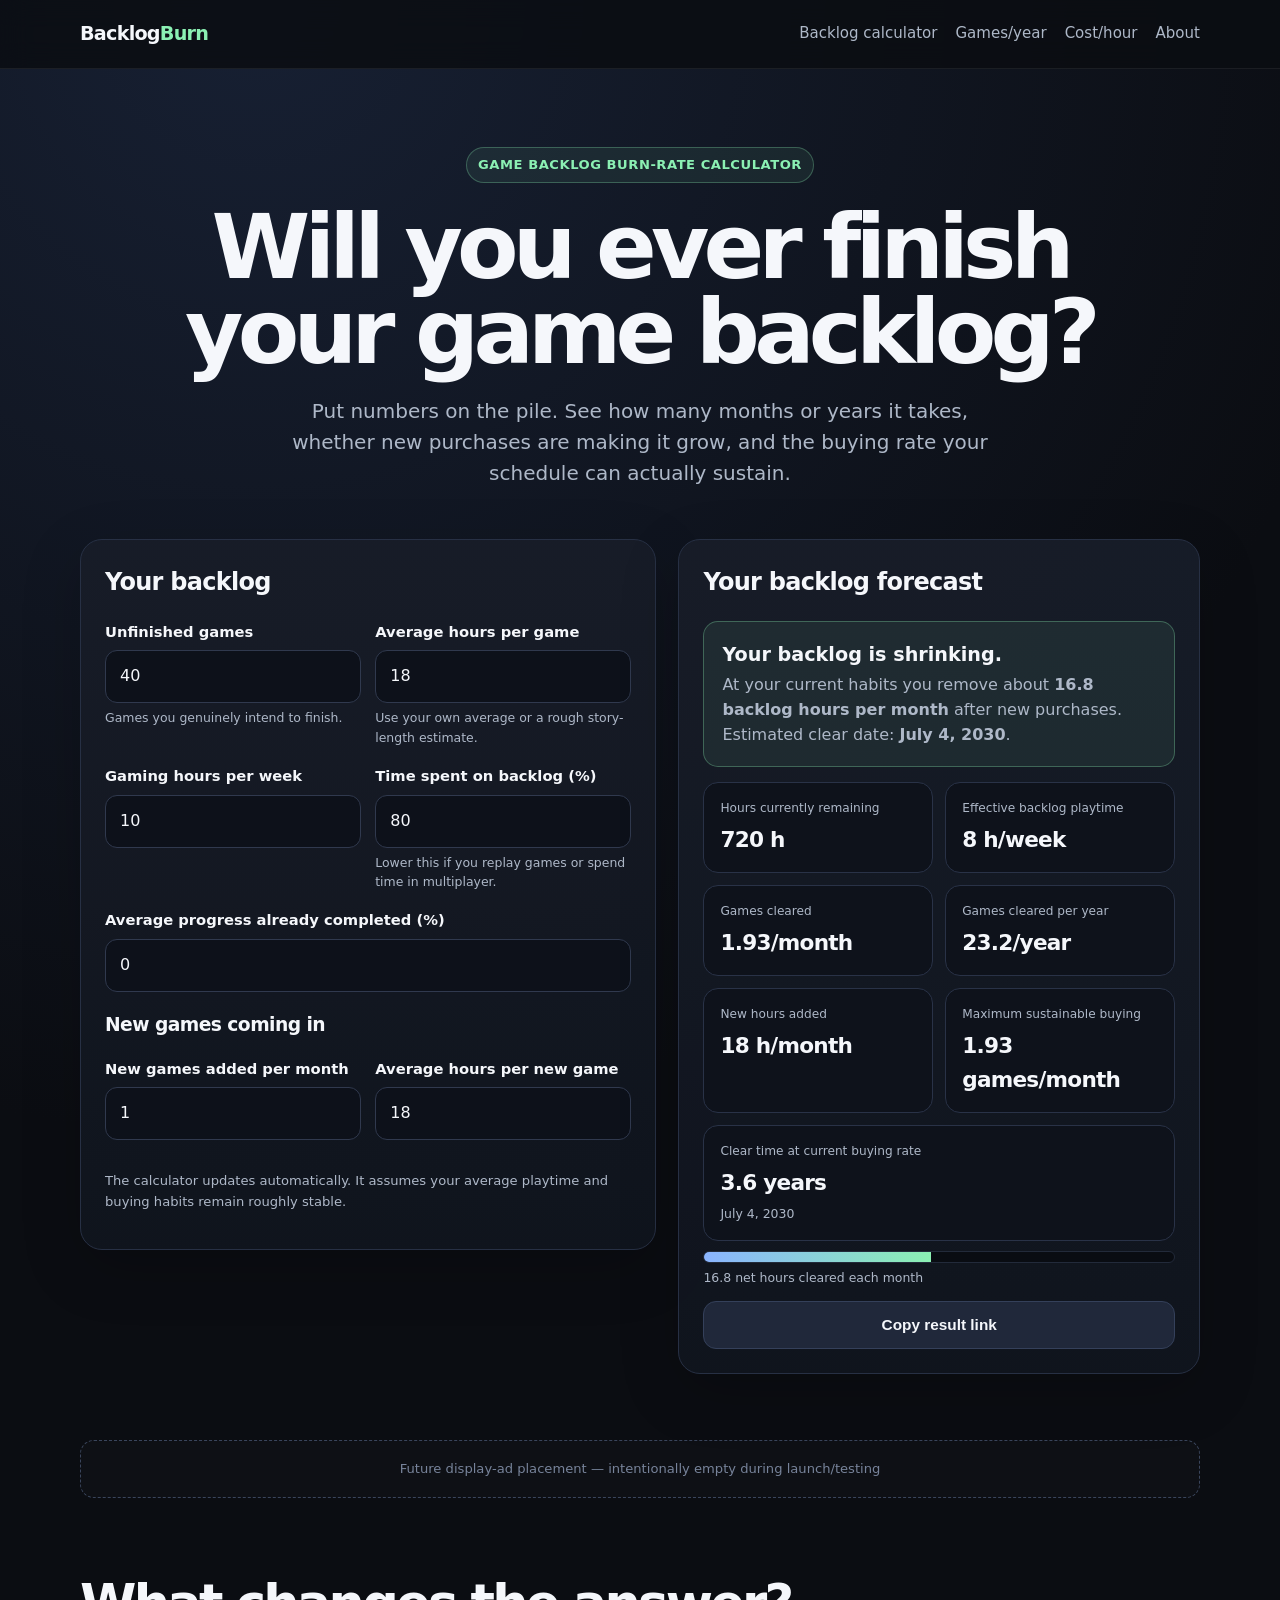
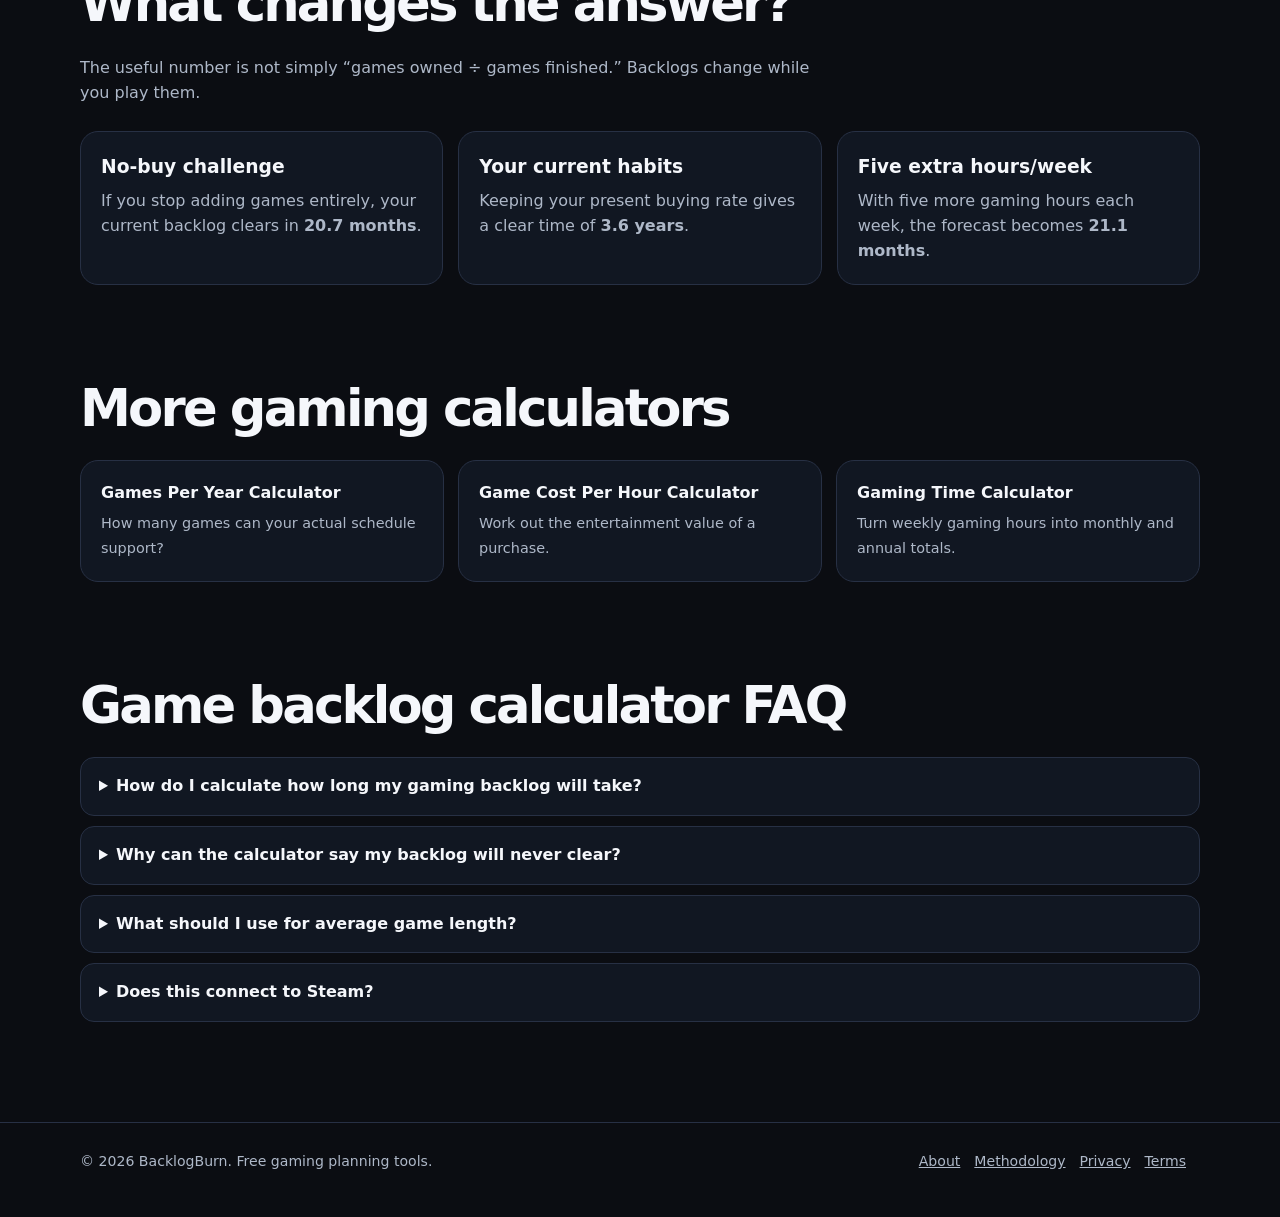
==== index.html @ 937a17bd "Use backlogburn.com canonical URL" ====
<!doctype html>
<html lang="en"><head>
<meta charset="utf-8"><meta name="viewport" content="width=device-width,initial-scale=1">
<title>Game Backlog Calculator — How Long Will Your Backlog Take? | BacklogBurn</title>
<meta name="description" content="Calculate how long your video game backlog will take, whether it is growing or shrinking, how many games you can finish per year, and how many new games you can buy without falling further behind.">
<link rel="canonical" href="https://backlogburn.com/">
<meta property="og:title" content="Game Backlog Calculator | BacklogBurn">
<meta property="og:description" content="Find your backlog clear date — or discover why it will never clear at your current buying rate.">
<meta property="og:type" content="website">
<meta property="og:url" content="https://backlogburn.com/">
<link rel="stylesheet" href="assets/style.css">
<script type="application/ld+json">
{"@context":"https://schema.org","@type":"WebApplication","name":"BacklogBurn Game Backlog Calculator","url":"https://backlogburn.com/","applicationCategory":"GameApplication","operatingSystem":"Any","offers":{"@type":"Offer","price":"0","priceCurrency":"USD"}}
</script>
</head><body>

<nav><div class="wrap nav">
<a class="brand" href="index.html">Backlog<span>Burn</span></a>
<div class="links">
<a href="index.html">Backlog calculator</a>
<a href="games-per-year.html">Games/year</a>
<a href="cost-per-hour.html">Cost/hour</a>
<a href="about.html">About</a>
</div></div></nav>

<main>
<section class="hero"><div class="wrap">
<span class="eyebrow">Game backlog burn-rate calculator</span>
<h1>Will you ever finish your game backlog?</h1>
<p>Put numbers on the pile. See how many months or years it takes, whether new purchases are making it grow, and the buying rate your schedule can actually sustain.</p>
</div></section>

<section style="padding-top:8px"><div class="wrap grid">
<div class="card" id="calculator">
<h2>Your backlog</h2>
<div class="row">
<div class="field"><label for="games">Unfinished games</label><input id="games" type="number" min="0" value="40"><span class="help">Games you genuinely intend to finish.</span></div>
<div class="field"><label for="avgHours">Average hours per game</label><input id="avgHours" type="number" min=".1" step=".5" value="18"><span class="help">Use your own average or a rough story-length estimate.</span></div>
</div>
<div class="row">
<div class="field"><label for="weeklyHours">Gaming hours per week</label><input id="weeklyHours" type="number" min=".1" step=".5" value="10"></div>
<div class="field"><label for="focus">Time spent on backlog (%)</label><input id="focus" type="number" min="0" max="100" value="80"><span class="help">Lower this if you replay games or spend time in multiplayer.</span></div>
</div>
<div class="field"><label for="progress">Average progress already completed (%)</label><input id="progress" type="number" min="0" max="99" value="0"></div>
<h3>New games coming in</h3>
<div class="row">
<div class="field"><label for="newGames">New games added per month</label><input id="newGames" type="number" min="0" step=".1" value="1"></div>
<div class="field"><label for="newAvg">Average hours per new game</label><input id="newAvg" type="number" min=".1" step=".5" value="18"></div>
</div>
<p class="note">The calculator updates automatically. It assumes your average playtime and buying habits remain roughly stable.</p>
</div>

<div class="card">
<h2>Your backlog forecast</h2>
<div id="status" class="status"></div>
<div class="results">
<div class="metric"><small>Hours currently remaining</small><strong id="rHours">—</strong></div>
<div class="metric"><small>Effective backlog playtime</small><strong id="rEff">—</strong></div>
<div class="metric"><small>Games cleared</small><strong id="rGamesMonth">—</strong></div>
<div class="metric"><small>Games cleared per year</small><strong id="rGamesYear">—</strong></div>
<div class="metric"><small>New hours added</small><strong id="rIncoming">—</strong></div>
<div class="metric"><small>Maximum sustainable buying</small><strong id="rMaxBuy">—</strong></div>
<div class="metric wide"><small>Clear time at current buying rate</small><strong id="rClear">—</strong><span class="help" id="rDate">—</span></div>
</div>
<div class="bar"><i id="paceBar"></i></div><div class="help" id="paceLabel"></div>
<div class="sharebox"><button id="copyBtn" class="secondary">Copy result link</button></div>
</div>
</div></section>

<div class="wrap"><div class="adslot">Future display-ad placement — intentionally empty during launch/testing</div></div>

<section><div class="wrap">
<h2 class="section-title">What changes the answer?</h2>
<p class="section-sub">The useful number is not simply “games owned ÷ games finished.” Backlogs change while you play them.</p>
<div class="three">
<div class="mini"><h3>No-buy challenge</h3><p>If you stop adding games entirely, your current backlog clears in <b id="sNoBuy">—</b>.</p></div>
<div class="mini"><h3>Your current habits</h3><p>Keeping your present buying rate gives a clear time of <b id="sCurrent">—</b>.</p></div>
<div class="mini"><h3>Five extra hours/week</h3><p>With five more gaming hours each week, the forecast becomes <b id="sPlus5">—</b>.</p></div>
</div>
</div></section>

<section><div class="wrap">
<h2 class="section-title">More gaming calculators</h2>
<div class="toolnav">
<a class="toolcard" href="games-per-year.html"><b>Games Per Year Calculator</b><span>How many games can your actual schedule support?</span></a>
<a class="toolcard" href="cost-per-hour.html"><b>Game Cost Per Hour Calculator</b><span>Work out the entertainment value of a purchase.</span></a>
<a class="toolcard" href="gaming-time.html"><b>Gaming Time Calculator</b><span>Turn weekly gaming hours into monthly and annual totals.</span></a>
</div>
</div></section>

<section><div class="wrap faq">
<h2 class="section-title">Game backlog calculator FAQ</h2>
<details><summary>How do I calculate how long my gaming backlog will take?</summary><p>Estimate the remaining hours in your backlog, then divide that by the number of hours per month you actually spend progressing backlog games. BacklogBurn also subtracts the hours represented by new games you keep adding.</p></details>
<details><summary>Why can the calculator say my backlog will never clear?</summary><p>If the estimated playtime of the games you add each month is greater than the backlog hours you clear each month, the backlog grows faster than you can finish it. In that case there is no mathematical clear date unless one of those habits changes.</p></details>
<details><summary>What should I use for average game length?</summary><p>Use your own library if you know it. Otherwise choose a conservative estimate based on the kinds of games you actually finish. A library of short indie games behaves very differently from a backlog dominated by RPGs.</p></details>
<details><summary>Does this connect to Steam?</summary><p>Not in the first version. This calculator intentionally works without an account or API connection. Steam-library analysis is planned as a separate tool.</p></details>
</div></section>
</main>

<footer><div class="wrap footer">
<div>© 2026 BacklogBurn. Free gaming planning tools.</div>
<div><a href="about.html">About</a><a href="methodology.html">Methodology</a><a href="privacy.html">Privacy</a><a href="terms.html">Terms</a></div>
</div></footer>

<script src="assets/app.js"></script>
</body></html>
---- assets/style.css ----
:root{
  --bg:#0b0d12; --panel:#121620; --panel2:#171c28; --text:#f5f7fb;
  --muted:#aeb8c8; --line:#273044; --accent:#8bf0b3; --accent2:#8ab4ff;
  --warn:#ffd479; --bad:#ff9b9b; --good:#8bf0b3; --max:1120px;
}
*{box-sizing:border-box}
html{scroll-behavior:smooth}
body{margin:0;font-family:Inter,ui-sans-serif,system-ui,-apple-system,BlinkMacSystemFont,"Segoe UI",sans-serif;background:radial-gradient(circle at 20% 0%,#172033 0,#0b0d12 38%);color:var(--text);line-height:1.55}
a{color:inherit}
.wrap{width:min(var(--max),calc(100% - 32px));margin:auto}
nav{position:sticky;top:0;z-index:20;background:rgba(11,13,18,.86);backdrop-filter:blur(14px);border-bottom:1px solid rgba(255,255,255,.07)}
.nav{height:68px;display:flex;align-items:center;justify-content:space-between;gap:20px}
.brand{font-weight:900;letter-spacing:-.04em;text-decoration:none;font-size:1.2rem}
.brand span{color:var(--accent)}
.links{display:flex;gap:18px;align-items:center}
.links a{text-decoration:none;color:var(--muted);font-size:.94rem}
.links a:hover{color:var(--text)}
.hero{padding:78px 0 42px;text-align:center}
.eyebrow{display:inline-block;padding:7px 11px;border:1px solid rgba(139,240,179,.28);background:rgba(139,240,179,.08);border-radius:999px;color:var(--accent);font-size:.82rem;font-weight:800;letter-spacing:.04em;text-transform:uppercase}
h1{font-size:clamp(2.6rem,7vw,5.6rem);line-height:.95;letter-spacing:-.065em;margin:22px auto 20px;max-width:920px}
.hero p{font-size:clamp(1rem,2.3vw,1.25rem);max-width:720px;margin:0 auto;color:var(--muted)}
.grid{display:grid;grid-template-columns:1.05fr .95fr;gap:22px;align-items:start}
.card{background:linear-gradient(180deg,rgba(23,28,40,.96),rgba(16,20,29,.96));border:1px solid var(--line);border-radius:22px;padding:24px;box-shadow:0 18px 60px rgba(0,0,0,.18)}
.card h2,.card h3{margin-top:0;letter-spacing:-.03em}
label{display:block;font-weight:750;font-size:.92rem;margin-bottom:7px}
.help{display:block;color:var(--muted);font-size:.78rem;margin-top:5px}
.field{margin-bottom:18px}
input,select{width:100%;padding:13px 14px;background:#0d111a;border:1px solid #30394e;border-radius:12px;color:var(--text);font:inherit;outline:none}
input:focus,select:focus{border-color:var(--accent2);box-shadow:0 0 0 3px rgba(138,180,255,.1)}
.row{display:grid;grid-template-columns:1fr 1fr;gap:14px}
button{cursor:pointer;border:0;border-radius:13px;padding:14px 17px;font-weight:850;font-size:.96rem}
.primary{background:var(--accent);color:#07110b;width:100%}
.secondary{background:#20283a;color:var(--text);border:1px solid #34405a}
.results{display:grid;grid-template-columns:repeat(2,1fr);gap:12px}
.metric{padding:16px;background:#0e121b;border:1px solid #293247;border-radius:15px}
.metric small{color:var(--muted);display:block;font-size:.76rem;margin-bottom:5px}
.metric strong{font-size:1.35rem;letter-spacing:-.035em;display:block}
.metric.wide{grid-column:1/-1}
.status{padding:18px;border-radius:15px;margin-bottom:15px;border:1px solid}
.status.good{background:rgba(139,240,179,.08);border-color:rgba(139,240,179,.3)}
.status.bad{background:rgba(255,155,155,.08);border-color:rgba(255,155,155,.3)}
.status.warn{background:rgba(255,212,121,.08);border-color:rgba(255,212,121,.3)}
.status strong{display:block;font-size:1.2rem;margin-bottom:4px}
.status p{margin:0;color:var(--muted)}
.bar{height:12px;background:#090c12;border:1px solid #222a3a;border-radius:999px;overflow:hidden;margin-top:10px}
.bar > i{display:block;height:100%;width:0;background:linear-gradient(90deg,var(--accent2),var(--accent))}
.sharebox{display:flex;gap:10px;margin-top:14px}
.sharebox button{flex:1}
section{padding:42px 0}
.section-title{font-size:clamp(1.9rem,4vw,3.2rem);letter-spacing:-.055em;margin:0 0 12px}
.section-sub{color:var(--muted);max-width:760px;margin:0 0 26px}
.three{display:grid;grid-template-columns:repeat(3,1fr);gap:15px}
.mini{padding:20px;border-radius:18px;background:#111722;border:1px solid var(--line)}
.mini h3{margin:0 0 8px}
.mini p{color:var(--muted);margin:0}
.faq details{background:#111722;border:1px solid var(--line);border-radius:14px;padding:16px 18px;margin:10px 0}
.faq summary{font-weight:800;cursor:pointer}
.faq p{color:var(--muted)}
.toolnav{display:grid;grid-template-columns:repeat(3,1fr);gap:14px}
.toolcard{text-decoration:none;padding:20px;background:#111722;border:1px solid var(--line);border-radius:18px}
.toolcard:hover{border-color:#465575;transform:translateY(-1px)}
.toolcard b{display:block;margin-bottom:5px}
.toolcard span{color:var(--muted);font-size:.9rem}
.article{max-width:820px;margin:auto}
.article h1{font-size:clamp(2.4rem,6vw,4.5rem);text-align:left}
.article h2{font-size:1.8rem;letter-spacing:-.04em;margin-top:38px}
.article p,.article li{color:#c2cad8}
footer{border-top:1px solid var(--line);margin-top:48px;padding:28px 0 44px;color:var(--muted);font-size:.88rem}
.footer{display:flex;justify-content:space-between;gap:18px;flex-wrap:wrap}
.footer a{color:var(--muted);margin-right:14px}
.adslot{border:1px dashed #3a455c;border-radius:14px;padding:18px;text-align:center;color:#77839a;font-size:.82rem;background:rgba(255,255,255,.015);margin:24px 0}
.note{font-size:.82rem;color:var(--muted)}
@media(max-width:820px){
  .grid,.three,.toolnav{grid-template-columns:1fr}
  .links a:nth-child(-n+2){display:none}
  .hero{padding-top:55px}
}
@media(max-width:560px){
  .row,.results{grid-template-columns:1fr}
  .metric.wide{grid-column:auto}
  .wrap{width:min(100% - 22px,var(--max))}
  .card{padding:18px}
}
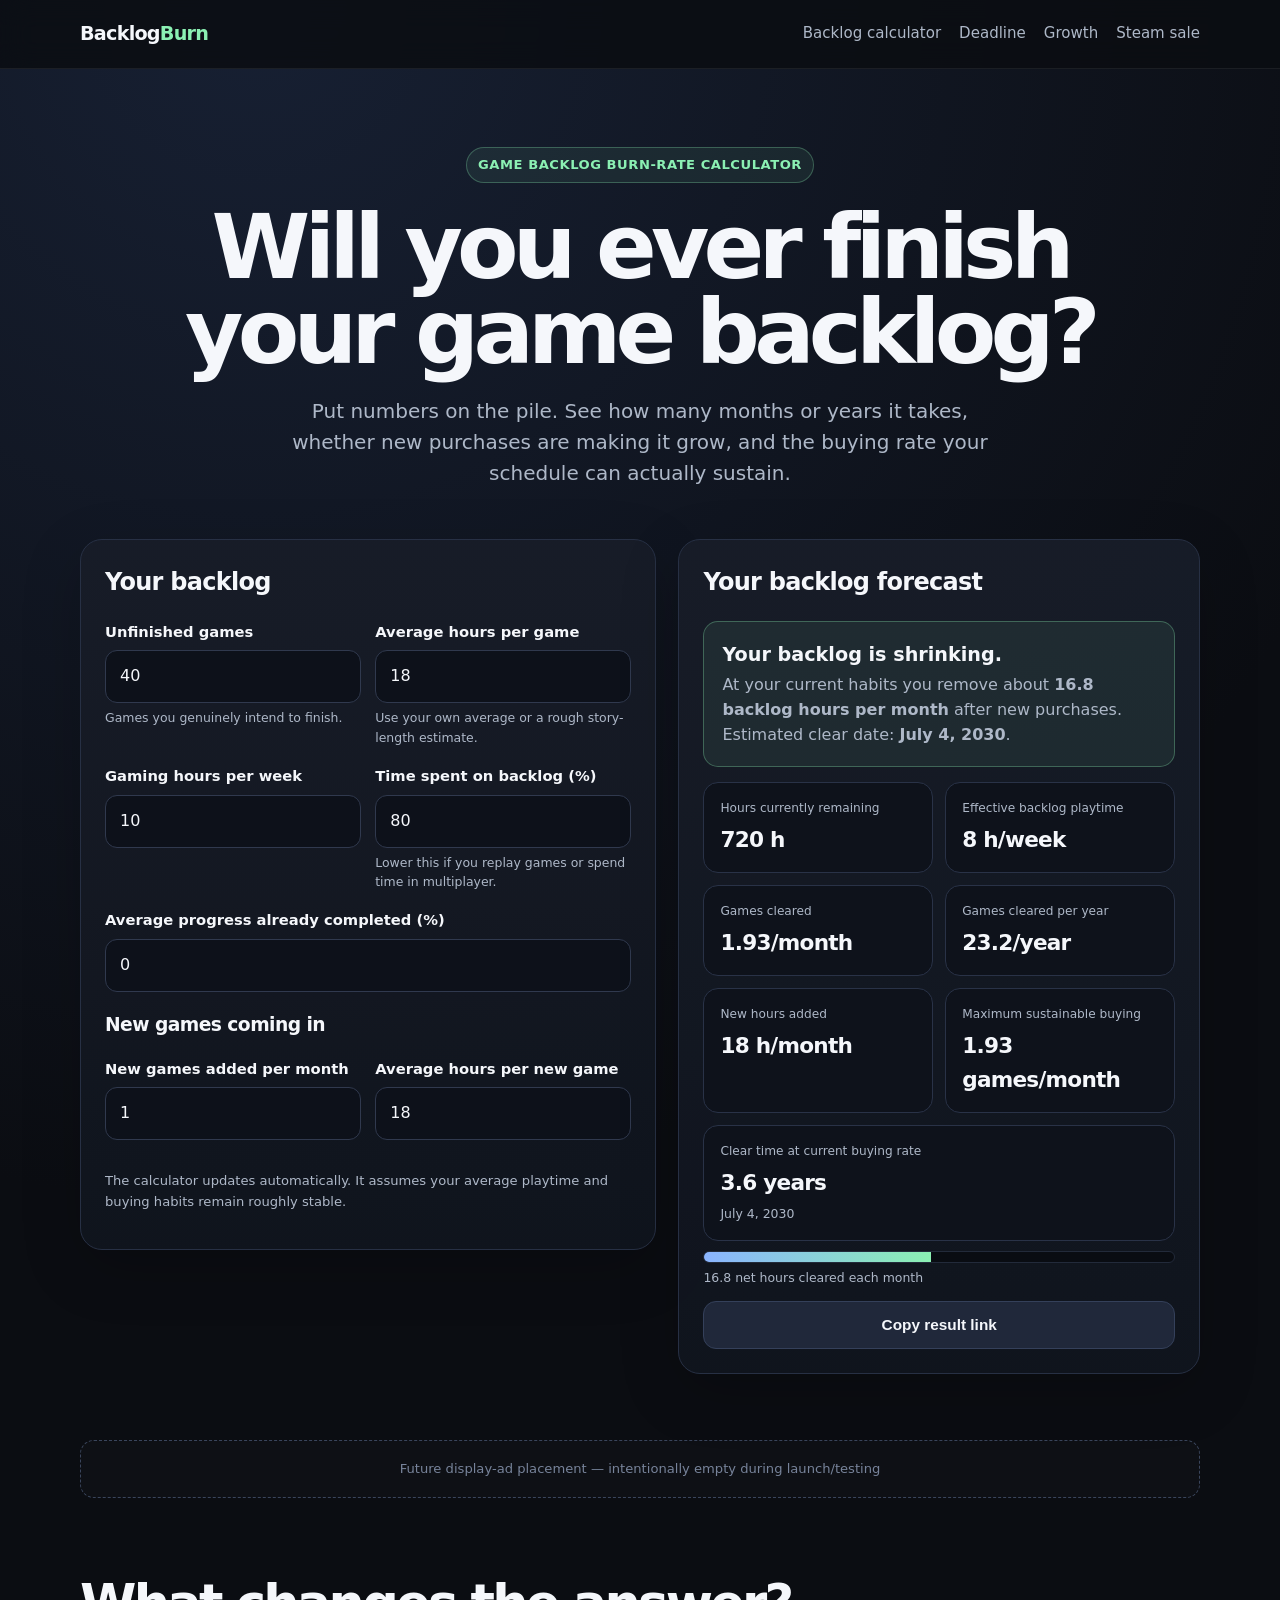
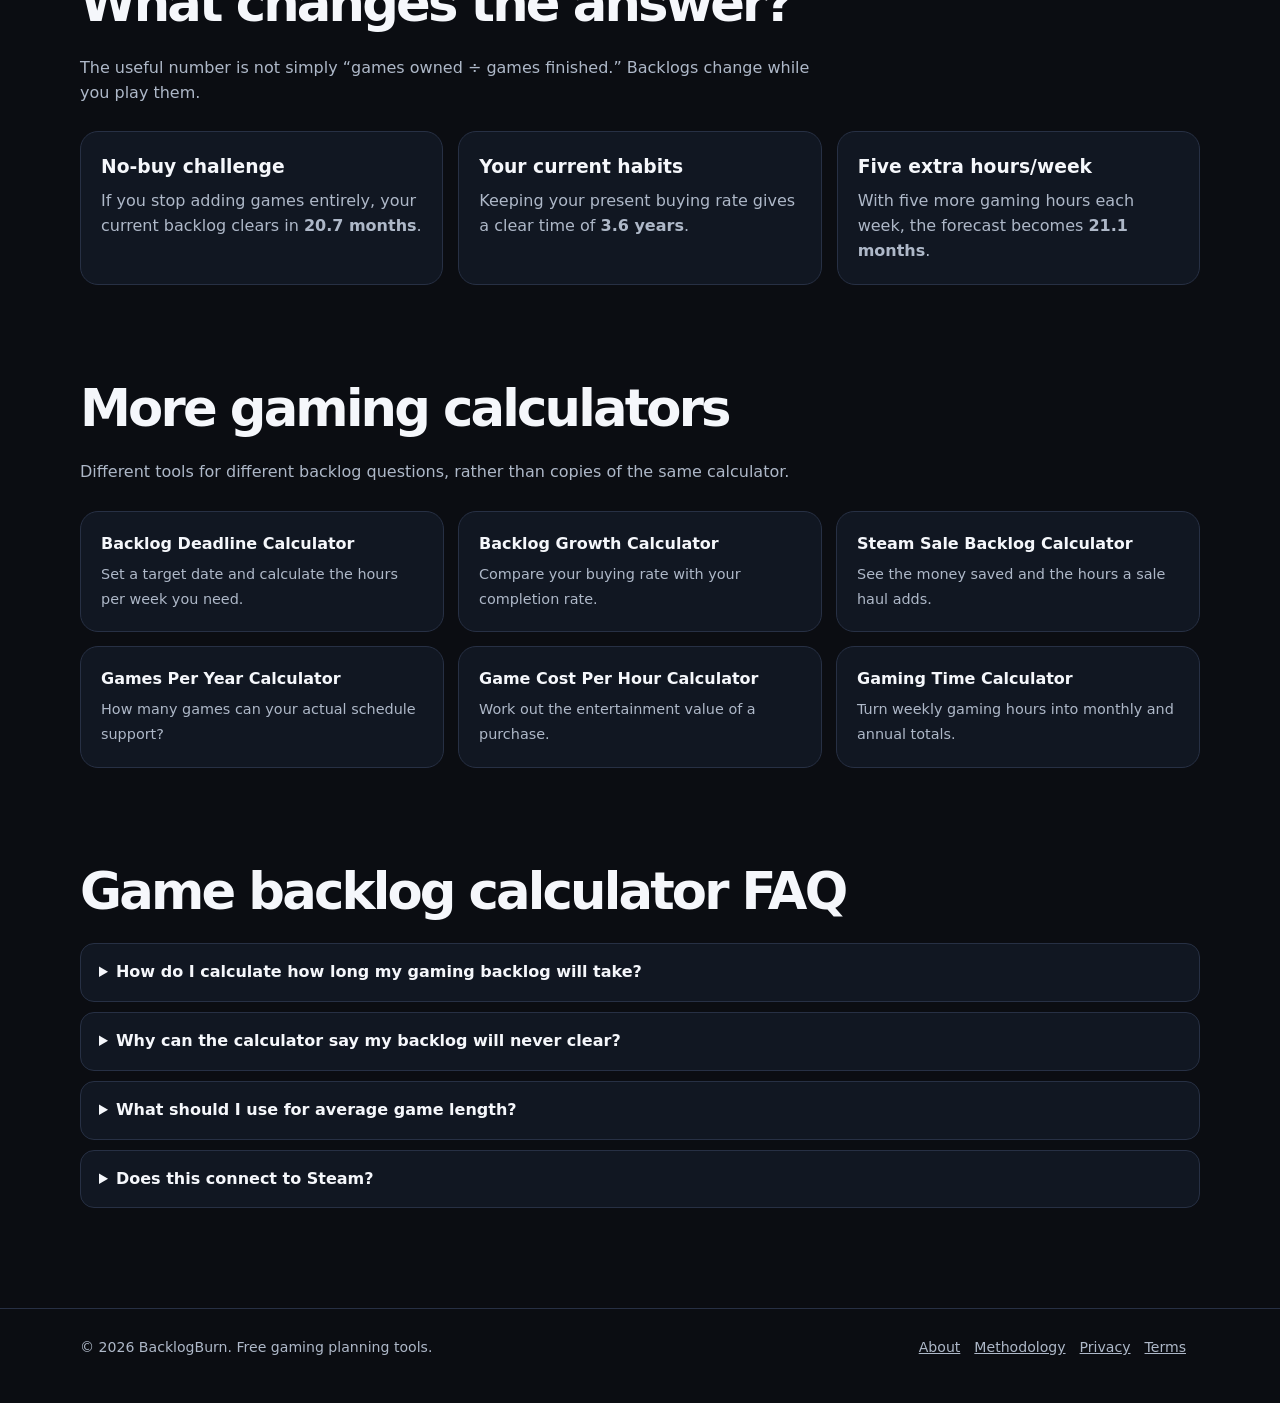
==== commit ebdc9ace: "Link new backlog calculators from homepage" ====
--- a/index.html
+++ b/index.html
@@ -13,14 +13,13 @@
 {"@context":"https://schema.org","@type":"WebApplication","name":"BacklogBurn Game Backlog Calculator","url":"https://backlogburn.com/","applicationCategory":"GameApplication","operatingSystem":"Any","offers":{"@type":"Offer","price":"0","priceCurrency":"USD"}}
 </script>
 </head><body>
-
 <nav><div class="wrap nav">
 <a class="brand" href="index.html">Backlog<span>Burn</span></a>
 <div class="links">
 <a href="index.html">Backlog calculator</a>
-<a href="games-per-year.html">Games/year</a>
-<a href="cost-per-hour.html">Cost/hour</a>
-<a href="about.html">About</a>
+<a href="backlog-deadline.html">Deadline</a>
+<a href="backlog-growth.html">Growth</a>
+<a href="steam-sale-backlog.html">Steam sale</a>
 </div></div></nav>
 
 <main>
@@ -81,7 +80,11 @@
 
 <section><div class="wrap">
 <h2 class="section-title">More gaming calculators</h2>
+<p class="section-sub">Different tools for different backlog questions, rather than copies of the same calculator.</p>
 <div class="toolnav">
+<a class="toolcard" href="backlog-deadline.html"><b>Backlog Deadline Calculator</b><span>Set a target date and calculate the hours per week you need.</span></a>
+<a class="toolcard" href="backlog-growth.html"><b>Backlog Growth Calculator</b><span>Compare your buying rate with your completion rate.</span></a>
+<a class="toolcard" href="steam-sale-backlog.html"><b>Steam Sale Backlog Calculator</b><span>See the money saved and the hours a sale haul adds.</span></a>
 <a class="toolcard" href="games-per-year.html"><b>Games Per Year Calculator</b><span>How many games can your actual schedule support?</span></a>
 <a class="toolcard" href="cost-per-hour.html"><b>Game Cost Per Hour Calculator</b><span>Work out the entertainment value of a purchase.</span></a>
 <a class="toolcard" href="gaming-time.html"><b>Gaming Time Calculator</b><span>Turn weekly gaming hours into monthly and annual totals.</span></a>
@@ -93,7 +96,7 @@
 <details><summary>How do I calculate how long my gaming backlog will take?</summary><p>Estimate the remaining hours in your backlog, then divide that by the number of hours per month you actually spend progressing backlog games. BacklogBurn also subtracts the hours represented by new games you keep adding.</p></details>
 <details><summary>Why can the calculator say my backlog will never clear?</summary><p>If the estimated playtime of the games you add each month is greater than the backlog hours you clear each month, the backlog grows faster than you can finish it. In that case there is no mathematical clear date unless one of those habits changes.</p></details>
 <details><summary>What should I use for average game length?</summary><p>Use your own library if you know it. Otherwise choose a conservative estimate based on the kinds of games you actually finish. A library of short indie games behaves very differently from a backlog dominated by RPGs.</p></details>
-<details><summary>Does this connect to Steam?</summary><p>Not in the first version. This calculator intentionally works without an account or API connection. Steam-library analysis is planned as a separate tool.</p></details>
+<details><summary>Does this connect to Steam?</summary><p>Not in the first version. This calculator intentionally works without an account or API connection. Steam-library analysis is a possible future tool.</p></details>
 </div></section>
 </main>
 
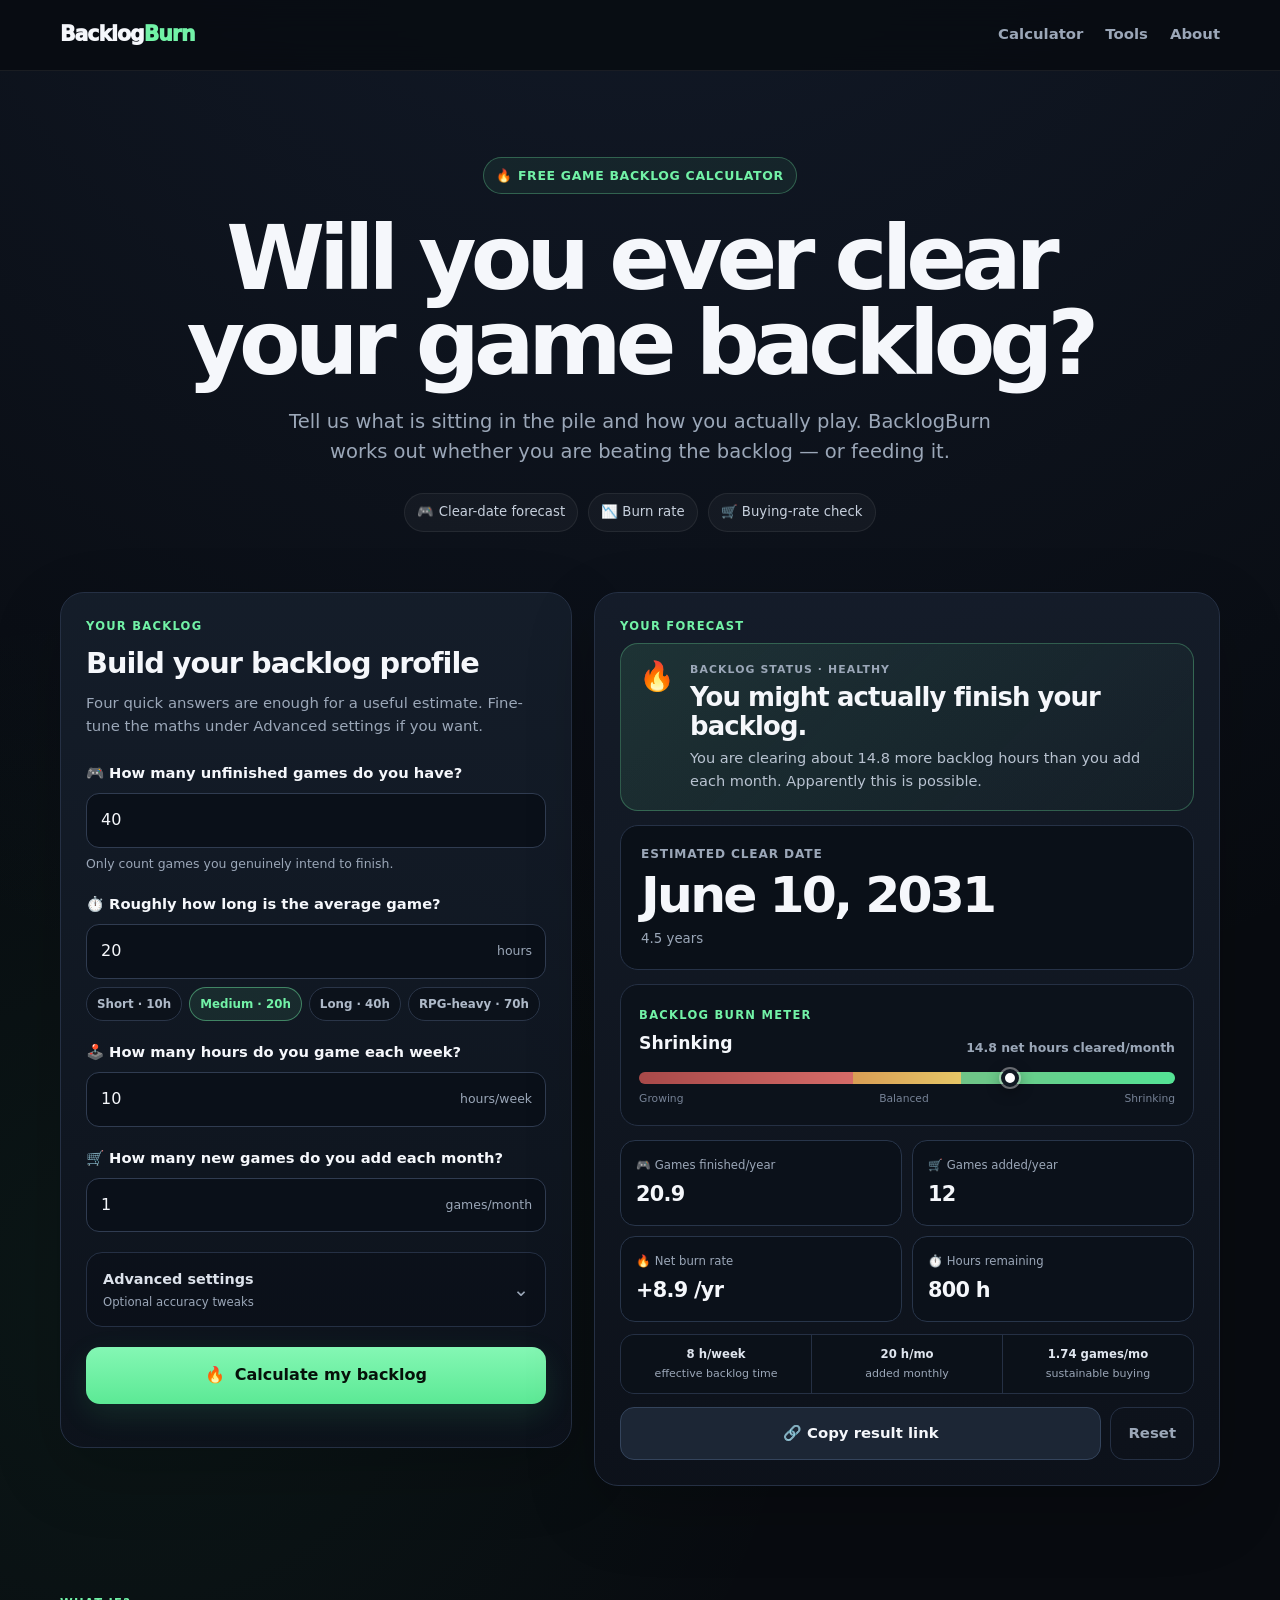
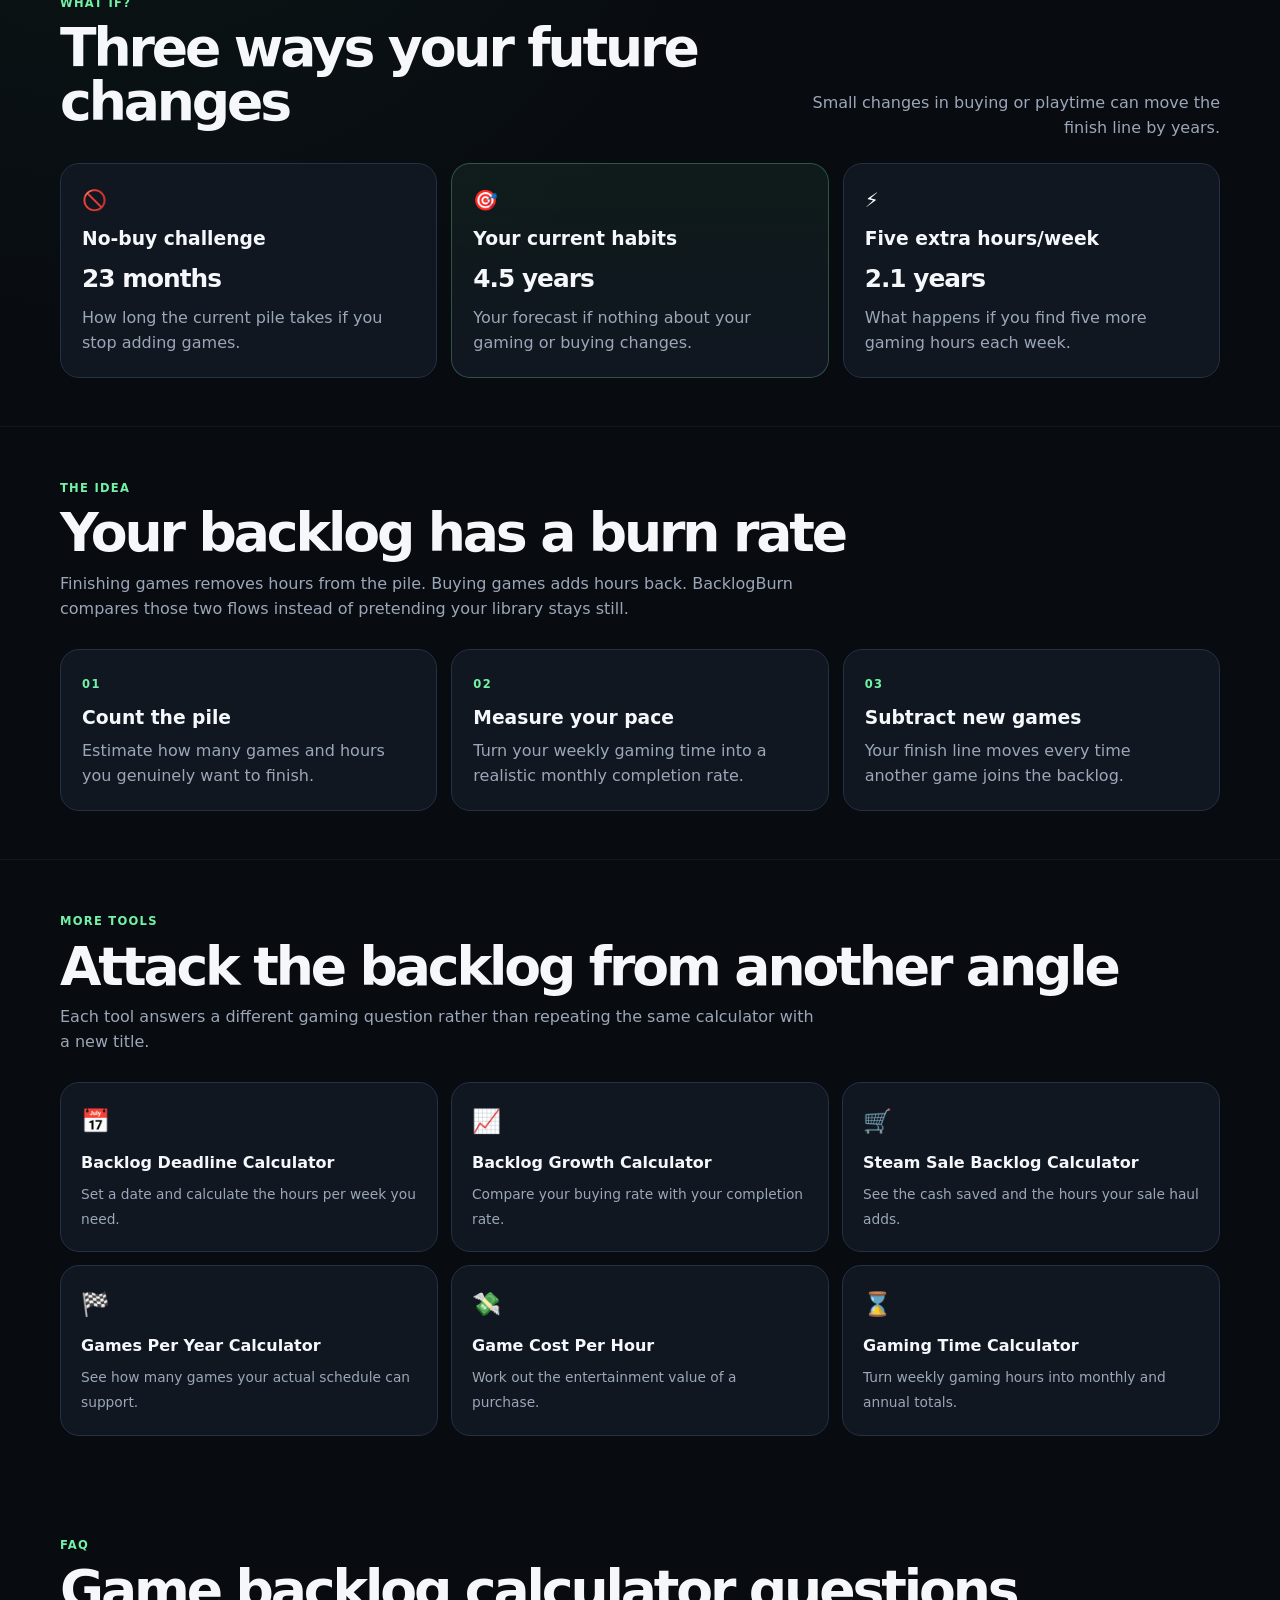
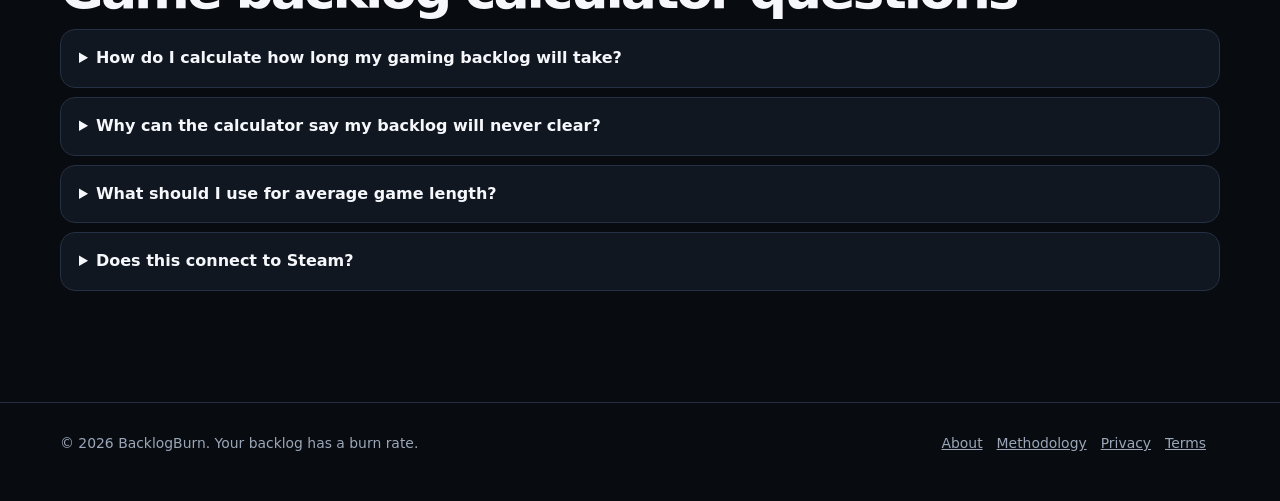
==== commit cc2a8249: "Launch BacklogBurn homepage v2" ====
--- a/index.html
+++ b/index.html
@@ -1,109 +1,240 @@
 <!doctype html>
-<html lang="en"><head>
-<meta charset="utf-8"><meta name="viewport" content="width=device-width,initial-scale=1">
-<title>Game Backlog Calculator — How Long Will Your Backlog Take? | BacklogBurn</title>
-<meta name="description" content="Calculate how long your video game backlog will take, whether it is growing or shrinking, how many games you can finish per year, and how many new games you can buy without falling further behind.">
+<html lang="en">
+<head>
+<meta charset="utf-8">
+<meta name="viewport" content="width=device-width,initial-scale=1">
+<title>Game Backlog Calculator — Will You Ever Finish It? | BacklogBurn</title>
+<meta name="description" content="Calculate how long your video game backlog will take, whether it is growing or shrinking, how many games you can finish per year, and the buying rate your schedule can sustain.">
 <link rel="canonical" href="https://backlogburn.com/">
 <meta property="og:title" content="Game Backlog Calculator | BacklogBurn">
-<meta property="og:description" content="Find your backlog clear date — or discover why it will never clear at your current buying rate.">
+<meta property="og:description" content="Find your backlog clear date — or discover why your backlog is mathematically immortal.">
 <meta property="og:type" content="website">
 <meta property="og:url" content="https://backlogburn.com/">
 <link rel="stylesheet" href="assets/style.css">
 <script type="application/ld+json">
 {"@context":"https://schema.org","@type":"WebApplication","name":"BacklogBurn Game Backlog Calculator","url":"https://backlogburn.com/","applicationCategory":"GameApplication","operatingSystem":"Any","offers":{"@type":"Offer","price":"0","priceCurrency":"USD"}}
 </script>
-</head><body>
-<nav><div class="wrap nav">
-<a class="brand" href="index.html">Backlog<span>Burn</span></a>
-<div class="links">
-<a href="index.html">Backlog calculator</a>
-<a href="backlog-deadline.html">Deadline</a>
-<a href="backlog-growth.html">Growth</a>
-<a href="steam-sale-backlog.html">Steam sale</a>
-</div></div></nav>
+</head>
+<body>
+<nav>
+  <div class="wrap nav">
+    <a class="brand" href="index.html" aria-label="BacklogBurn home">Backlog<span>Burn</span></a>
+    <div class="links">
+      <a href="#calculator">Calculator</a>
+      <a href="#more-tools">Tools</a>
+      <a href="about.html">About</a>
+    </div>
+  </div>
+</nav>
 
 <main>
-<section class="hero"><div class="wrap">
-<span class="eyebrow">Game backlog burn-rate calculator</span>
-<h1>Will you ever finish your game backlog?</h1>
-<p>Put numbers on the pile. See how many months or years it takes, whether new purchases are making it grow, and the buying rate your schedule can actually sustain.</p>
-</div></section>
-
-<section style="padding-top:8px"><div class="wrap grid">
-<div class="card" id="calculator">
-<h2>Your backlog</h2>
-<div class="row">
-<div class="field"><label for="games">Unfinished games</label><input id="games" type="number" min="0" value="40"><span class="help">Games you genuinely intend to finish.</span></div>
-<div class="field"><label for="avgHours">Average hours per game</label><input id="avgHours" type="number" min=".1" step=".5" value="18"><span class="help">Use your own average or a rough story-length estimate.</span></div>
-</div>
-<div class="row">
-<div class="field"><label for="weeklyHours">Gaming hours per week</label><input id="weeklyHours" type="number" min=".1" step=".5" value="10"></div>
-<div class="field"><label for="focus">Time spent on backlog (%)</label><input id="focus" type="number" min="0" max="100" value="80"><span class="help">Lower this if you replay games or spend time in multiplayer.</span></div>
-</div>
-<div class="field"><label for="progress">Average progress already completed (%)</label><input id="progress" type="number" min="0" max="99" value="0"></div>
-<h3>New games coming in</h3>
-<div class="row">
-<div class="field"><label for="newGames">New games added per month</label><input id="newGames" type="number" min="0" step=".1" value="1"></div>
-<div class="field"><label for="newAvg">Average hours per new game</label><input id="newAvg" type="number" min=".1" step=".5" value="18"></div>
-</div>
-<p class="note">The calculator updates automatically. It assumes your average playtime and buying habits remain roughly stable.</p>
-</div>
-
-<div class="card">
-<h2>Your backlog forecast</h2>
-<div id="status" class="status"></div>
-<div class="results">
-<div class="metric"><small>Hours currently remaining</small><strong id="rHours">—</strong></div>
-<div class="metric"><small>Effective backlog playtime</small><strong id="rEff">—</strong></div>
-<div class="metric"><small>Games cleared</small><strong id="rGamesMonth">—</strong></div>
-<div class="metric"><small>Games cleared per year</small><strong id="rGamesYear">—</strong></div>
-<div class="metric"><small>New hours added</small><strong id="rIncoming">—</strong></div>
-<div class="metric"><small>Maximum sustainable buying</small><strong id="rMaxBuy">—</strong></div>
-<div class="metric wide"><small>Clear time at current buying rate</small><strong id="rClear">—</strong><span class="help" id="rDate">—</span></div>
-</div>
-<div class="bar"><i id="paceBar"></i></div><div class="help" id="paceLabel"></div>
-<div class="sharebox"><button id="copyBtn" class="secondary">Copy result link</button></div>
-</div>
-</div></section>
-
-<div class="wrap"><div class="adslot">Future display-ad placement — intentionally empty during launch/testing</div></div>
-
-<section><div class="wrap">
-<h2 class="section-title">What changes the answer?</h2>
-<p class="section-sub">The useful number is not simply “games owned ÷ games finished.” Backlogs change while you play them.</p>
-<div class="three">
-<div class="mini"><h3>No-buy challenge</h3><p>If you stop adding games entirely, your current backlog clears in <b id="sNoBuy">—</b>.</p></div>
-<div class="mini"><h3>Your current habits</h3><p>Keeping your present buying rate gives a clear time of <b id="sCurrent">—</b>.</p></div>
-<div class="mini"><h3>Five extra hours/week</h3><p>With five more gaming hours each week, the forecast becomes <b id="sPlus5">—</b>.</p></div>
-</div>
-</div></section>
-
-<section><div class="wrap">
-<h2 class="section-title">More gaming calculators</h2>
-<p class="section-sub">Different tools for different backlog questions, rather than copies of the same calculator.</p>
-<div class="toolnav">
-<a class="toolcard" href="backlog-deadline.html"><b>Backlog Deadline Calculator</b><span>Set a target date and calculate the hours per week you need.</span></a>
-<a class="toolcard" href="backlog-growth.html"><b>Backlog Growth Calculator</b><span>Compare your buying rate with your completion rate.</span></a>
-<a class="toolcard" href="steam-sale-backlog.html"><b>Steam Sale Backlog Calculator</b><span>See the money saved and the hours a sale haul adds.</span></a>
-<a class="toolcard" href="games-per-year.html"><b>Games Per Year Calculator</b><span>How many games can your actual schedule support?</span></a>
-<a class="toolcard" href="cost-per-hour.html"><b>Game Cost Per Hour Calculator</b><span>Work out the entertainment value of a purchase.</span></a>
-<a class="toolcard" href="gaming-time.html"><b>Gaming Time Calculator</b><span>Turn weekly gaming hours into monthly and annual totals.</span></a>
-</div>
-</div></section>
-
-<section><div class="wrap faq">
-<h2 class="section-title">Game backlog calculator FAQ</h2>
-<details><summary>How do I calculate how long my gaming backlog will take?</summary><p>Estimate the remaining hours in your backlog, then divide that by the number of hours per month you actually spend progressing backlog games. BacklogBurn also subtracts the hours represented by new games you keep adding.</p></details>
-<details><summary>Why can the calculator say my backlog will never clear?</summary><p>If the estimated playtime of the games you add each month is greater than the backlog hours you clear each month, the backlog grows faster than you can finish it. In that case there is no mathematical clear date unless one of those habits changes.</p></details>
-<details><summary>What should I use for average game length?</summary><p>Use your own library if you know it. Otherwise choose a conservative estimate based on the kinds of games you actually finish. A library of short indie games behaves very differently from a backlog dominated by RPGs.</p></details>
-<details><summary>Does this connect to Steam?</summary><p>Not in the first version. This calculator intentionally works without an account or API connection. Steam-library analysis is a possible future tool.</p></details>
-</div></section>
+<section class="hero hero-v2">
+  <div class="wrap">
+    <span class="eyebrow">🔥 Free game backlog calculator</span>
+    <h1>Will you ever clear your game backlog?</h1>
+    <p>Tell us what is sitting in the pile and how you actually play. BacklogBurn works out whether you are beating the backlog — or feeding it.</p>
+    <div class="hero-pills" aria-label="Calculator features">
+      <span>🎮 Clear-date forecast</span>
+      <span>📉 Burn rate</span>
+      <span>🛒 Buying-rate check</span>
+    </div>
+  </div>
+</section>
+
+<section class="calculator-section">
+  <div class="wrap dashboard-grid">
+    <div class="card setup-card" id="calculator">
+      <div class="card-kicker">YOUR BACKLOG</div>
+      <h2>Build your backlog profile</h2>
+      <p class="card-intro">Four quick answers are enough for a useful estimate. Fine-tune the maths under Advanced settings if you want.</p>
+
+      <div class="field">
+        <label for="games">🎮 How many unfinished games do you have?</label>
+        <input id="games" type="number" min="0" step="1" value="40" inputmode="numeric">
+        <span class="help">Only count games you genuinely intend to finish.</span>
+      </div>
+
+      <div class="field">
+        <label for="avgHours">⏱️ Roughly how long is the average game?</label>
+        <div class="input-suffix">
+          <input id="avgHours" type="number" min=".1" step=".5" value="20" inputmode="decimal">
+          <span>hours</span>
+        </div>
+        <div class="preset-row" aria-label="Average game length presets">
+          <button class="preset" type="button" data-hours="10">Short · 10h</button>
+          <button class="preset active" type="button" data-hours="20">Medium · 20h</button>
+          <button class="preset" type="button" data-hours="40">Long · 40h</button>
+          <button class="preset" type="button" data-hours="70">RPG-heavy · 70h</button>
+        </div>
+      </div>
+
+      <div class="field">
+        <label for="weeklyHours">🕹️ How many hours do you game each week?</label>
+        <div class="input-suffix">
+          <input id="weeklyHours" type="number" min=".1" step=".5" value="10" inputmode="decimal">
+          <span>hours/week</span>
+        </div>
+      </div>
+
+      <div class="field">
+        <label for="newGames">🛒 How many new games do you add each month?</label>
+        <div class="input-suffix">
+          <input id="newGames" type="number" min="0" step=".1" value="1" inputmode="decimal">
+          <span>games/month</span>
+        </div>
+      </div>
+
+      <details class="advanced" id="advancedSettings">
+        <summary>
+          <span><b>Advanced settings</b><small>Optional accuracy tweaks</small></span>
+          <span class="chevron">⌄</span>
+        </summary>
+        <div class="advanced-body">
+          <div class="field">
+            <div class="label-line">
+              <label for="focus">How much of your gaming time goes toward unfinished games?</label>
+              <output id="focusValue" for="focus">80%</output>
+            </div>
+            <input id="focus" class="range" type="range" min="0" max="100" step="5" value="80">
+            <div class="range-labels"><span>Mostly multiplayer/replays</span><span>Mostly backlog</span></div>
+          </div>
+
+          <div class="field">
+            <label for="progress">Average progress already completed</label>
+            <div class="input-suffix">
+              <input id="progress" type="number" min="0" max="99" step="1" value="0" inputmode="numeric">
+              <span>%</span>
+            </div>
+            <span class="help">Leave at 0 if most games are unstarted.</span>
+          </div>
+
+          <div class="field">
+            <label for="newAvg">Average length of the new games you buy</label>
+            <div class="input-suffix">
+              <input id="newAvg" type="number" min=".1" step=".5" value="20" inputmode="decimal">
+              <span>hours</span>
+            </div>
+            <span class="help">This follows your average game length until you change it manually.</span>
+          </div>
+        </div>
+      </details>
+
+      <button id="calculateBtn" class="primary calculate-btn" type="button"><span>🔥</span> Calculate my backlog</button>
+      <p id="dirtyNote" class="dirty-note" aria-live="polite"></p>
+    </div>
+
+    <div class="card forecast-card" id="forecast" aria-live="polite">
+      <div class="card-kicker">YOUR FORECAST</div>
+      <div id="status" class="result-hero">
+        <span id="statusIcon" class="result-icon">🔥</span>
+        <div>
+          <div id="statusEyebrow" class="result-eyebrow">BACKLOG STATUS</div>
+          <h2 id="statusTitle">Your backlog is shrinking.</h2>
+          <p id="statusCopy">You are finishing games faster than you add them.</p>
+        </div>
+      </div>
+
+      <div class="clear-date-card">
+        <span>Estimated clear date</span>
+        <strong id="rDate">—</strong>
+        <small id="rClear">—</small>
+      </div>
+
+      <div class="burn-meter">
+        <div class="burn-meter-head">
+          <div><span class="metric-label">BACKLOG BURN METER</span><strong id="burnLabel">Shrinking</strong></div>
+          <span id="burnDelta" class="burn-delta">—</span>
+        </div>
+        <div class="meter-track" aria-hidden="true">
+          <span class="meter-zone zone-bad"></span><span class="meter-zone zone-warn"></span><span class="meter-zone zone-good"></span>
+          <i id="burnMarker" class="meter-marker"></i>
+        </div>
+        <div class="meter-labels"><span>Growing</span><span>Balanced</span><span>Shrinking</span></div>
+      </div>
+
+      <div class="dashboard-stats">
+        <div class="stat-tile"><span>🎮 Games finished/year</span><strong id="rGamesYear">—</strong></div>
+        <div class="stat-tile"><span>🛒 Games added/year</span><strong id="rGamesAddedYear">—</strong></div>
+        <div class="stat-tile"><span>🔥 Net burn rate</span><strong id="rNetGames">—</strong></div>
+        <div class="stat-tile"><span>⏱️ Hours remaining</span><strong id="rHours">—</strong></div>
+      </div>
+
+      <div class="detail-strip">
+        <span><b id="rEff">—</b> effective backlog time</span>
+        <span><b id="rIncoming">—</b> added monthly</span>
+        <span><b id="rMaxBuy">—</b> sustainable buying</span>
+      </div>
+
+      <div class="sharebox">
+        <button id="copyBtn" class="secondary" type="button">🔗 Copy result link</button>
+        <button id="resetBtn" class="ghost" type="button">Reset</button>
+      </div>
+    </div>
+  </div>
+</section>
+
+<section class="scenario-section">
+  <div class="wrap">
+    <div class="section-heading-row">
+      <div><span class="section-kicker">WHAT IF?</span><h2 class="section-title">Three ways your future changes</h2></div>
+      <p class="section-sub">Small changes in buying or playtime can move the finish line by years.</p>
+    </div>
+    <div class="three scenario-grid">
+      <div class="mini scenario-card"><span class="scenario-icon">🚫</span><h3>No-buy challenge</h3><strong id="sNoBuy">—</strong><p>How long the current pile takes if you stop adding games.</p></div>
+      <div class="mini scenario-card featured"><span class="scenario-icon">🎯</span><h3>Your current habits</h3><strong id="sCurrent">—</strong><p>Your forecast if nothing about your gaming or buying changes.</p></div>
+      <div class="mini scenario-card"><span class="scenario-icon">⚡</span><h3>Five extra hours/week</h3><strong id="sPlus5">—</strong><p>What happens if you find five more gaming hours each week.</p></div>
+    </div>
+  </div>
+</section>
+
+<section class="how-section">
+  <div class="wrap">
+    <span class="section-kicker">THE IDEA</span>
+    <h2 class="section-title">Your backlog has a burn rate</h2>
+    <p class="section-sub">Finishing games removes hours from the pile. Buying games adds hours back. BacklogBurn compares those two flows instead of pretending your library stays still.</p>
+    <div class="three">
+      <div class="mini"><span class="mini-num">01</span><h3>Count the pile</h3><p>Estimate how many games and hours you genuinely want to finish.</p></div>
+      <div class="mini"><span class="mini-num">02</span><h3>Measure your pace</h3><p>Turn your weekly gaming time into a realistic monthly completion rate.</p></div>
+      <div class="mini"><span class="mini-num">03</span><h3>Subtract new games</h3><p>Your finish line moves every time another game joins the backlog.</p></div>
+    </div>
+  </div>
+</section>
+
+<section id="more-tools">
+  <div class="wrap">
+    <span class="section-kicker">MORE TOOLS</span>
+    <h2 class="section-title">Attack the backlog from another angle</h2>
+    <p class="section-sub">Each tool answers a different gaming question rather than repeating the same calculator with a new title.</p>
+    <div class="toolnav">
+      <a class="toolcard" href="backlog-deadline.html"><span class="tool-icon">📅</span><b>Backlog Deadline Calculator</b><span>Set a date and calculate the hours per week you need.</span></a>
+      <a class="toolcard" href="backlog-growth.html"><span class="tool-icon">📈</span><b>Backlog Growth Calculator</b><span>Compare your buying rate with your completion rate.</span></a>
+      <a class="toolcard" href="steam-sale-backlog.html"><span class="tool-icon">🛒</span><b>Steam Sale Backlog Calculator</b><span>See the cash saved and the hours your sale haul adds.</span></a>
+      <a class="toolcard" href="games-per-year.html"><span class="tool-icon">🏁</span><b>Games Per Year Calculator</b><span>See how many games your actual schedule can support.</span></a>
+      <a class="toolcard" href="cost-per-hour.html"><span class="tool-icon">💸</span><b>Game Cost Per Hour</b><span>Work out the entertainment value of a purchase.</span></a>
+      <a class="toolcard" href="gaming-time.html"><span class="tool-icon">⌛</span><b>Gaming Time Calculator</b><span>Turn weekly gaming hours into monthly and annual totals.</span></a>
+    </div>
+  </div>
+</section>
+
+<section>
+  <div class="wrap faq">
+    <span class="section-kicker">FAQ</span>
+    <h2 class="section-title">Game backlog calculator questions</h2>
+    <details><summary>How do I calculate how long my gaming backlog will take?</summary><p>Estimate the remaining hours in your backlog, then divide that by the number of hours per month you actually spend progressing unfinished games. BacklogBurn also subtracts the hours represented by new games you keep adding.</p></details>
+    <details><summary>Why can the calculator say my backlog will never clear?</summary><p>If the estimated playtime of the games you add each month is greater than the backlog hours you clear each month, the pile grows faster than you can finish it. In that case there is no mathematical clear date unless one of those habits changes.</p></details>
+    <details><summary>What should I use for average game length?</summary><p>Use your own library if you know it. Otherwise pick the preset closest to the kinds of games you normally finish. A backlog of short indie games behaves very differently from one dominated by RPGs.</p></details>
+    <details><summary>Does this connect to Steam?</summary><p>Not in the current version. The calculator intentionally works without an account or API connection, so you can use it immediately and without sharing a gaming profile.</p></details>
+  </div>
+</section>
 </main>
 
-<footer><div class="wrap footer">
-<div>© 2026 BacklogBurn. Free gaming planning tools.</div>
-<div><a href="about.html">About</a><a href="methodology.html">Methodology</a><a href="privacy.html">Privacy</a><a href="terms.html">Terms</a></div>
-</div></footer>
+<footer>
+  <div class="wrap footer">
+    <div>© 2026 BacklogBurn. Your backlog has a burn rate.</div>
+    <div><a href="about.html">About</a><a href="methodology.html">Methodology</a><a href="privacy.html">Privacy</a><a href="terms.html">Terms</a></div>
+  </div>
+</footer>
 
 <script src="assets/app.js"></script>
-</body></html>+</body>
+</html>
--- a/assets/style.css
+++ b/assets/style.css
@@ -1,83 +1 @@
-:root{
-  --bg:#0b0d12; --panel:#121620; --panel2:#171c28; --text:#f5f7fb;
-  --muted:#aeb8c8; --line:#273044; --accent:#8bf0b3; --accent2:#8ab4ff;
-  --warn:#ffd479; --bad:#ff9b9b; --good:#8bf0b3; --max:1120px;
-}
-*{box-sizing:border-box}
-html{scroll-behavior:smooth}
-body{margin:0;font-family:Inter,ui-sans-serif,system-ui,-apple-system,BlinkMacSystemFont,"Segoe UI",sans-serif;background:radial-gradient(circle at 20% 0%,#172033 0,#0b0d12 38%);color:var(--text);line-height:1.55}
-a{color:inherit}
-.wrap{width:min(var(--max),calc(100% - 32px));margin:auto}
-nav{position:sticky;top:0;z-index:20;background:rgba(11,13,18,.86);backdrop-filter:blur(14px);border-bottom:1px solid rgba(255,255,255,.07)}
-.nav{height:68px;display:flex;align-items:center;justify-content:space-between;gap:20px}
-.brand{font-weight:900;letter-spacing:-.04em;text-decoration:none;font-size:1.2rem}
-.brand span{color:var(--accent)}
-.links{display:flex;gap:18px;align-items:center}
-.links a{text-decoration:none;color:var(--muted);font-size:.94rem}
-.links a:hover{color:var(--text)}
-.hero{padding:78px 0 42px;text-align:center}
-.eyebrow{display:inline-block;padding:7px 11px;border:1px solid rgba(139,240,179,.28);background:rgba(139,240,179,.08);border-radius:999px;color:var(--accent);font-size:.82rem;font-weight:800;letter-spacing:.04em;text-transform:uppercase}
-h1{font-size:clamp(2.6rem,7vw,5.6rem);line-height:.95;letter-spacing:-.065em;margin:22px auto 20px;max-width:920px}
-.hero p{font-size:clamp(1rem,2.3vw,1.25rem);max-width:720px;margin:0 auto;color:var(--muted)}
-.grid{display:grid;grid-template-columns:1.05fr .95fr;gap:22px;align-items:start}
-.card{background:linear-gradient(180deg,rgba(23,28,40,.96),rgba(16,20,29,.96));border:1px solid var(--line);border-radius:22px;padding:24px;box-shadow:0 18px 60px rgba(0,0,0,.18)}
-.card h2,.card h3{margin-top:0;letter-spacing:-.03em}
-label{display:block;font-weight:750;font-size:.92rem;margin-bottom:7px}
-.help{display:block;color:var(--muted);font-size:.78rem;margin-top:5px}
-.field{margin-bottom:18px}
-input,select{width:100%;padding:13px 14px;background:#0d111a;border:1px solid #30394e;border-radius:12px;color:var(--text);font:inherit;outline:none}
-input:focus,select:focus{border-color:var(--accent2);box-shadow:0 0 0 3px rgba(138,180,255,.1)}
-.row{display:grid;grid-template-columns:1fr 1fr;gap:14px}
-button{cursor:pointer;border:0;border-radius:13px;padding:14px 17px;font-weight:850;font-size:.96rem}
-.primary{background:var(--accent);color:#07110b;width:100%}
-.secondary{background:#20283a;color:var(--text);border:1px solid #34405a}
-.results{display:grid;grid-template-columns:repeat(2,1fr);gap:12px}
-.metric{padding:16px;background:#0e121b;border:1px solid #293247;border-radius:15px}
-.metric small{color:var(--muted);display:block;font-size:.76rem;margin-bottom:5px}
-.metric strong{font-size:1.35rem;letter-spacing:-.035em;display:block}
-.metric.wide{grid-column:1/-1}
-.status{padding:18px;border-radius:15px;margin-bottom:15px;border:1px solid}
-.status.good{background:rgba(139,240,179,.08);border-color:rgba(139,240,179,.3)}
-.status.bad{background:rgba(255,155,155,.08);border-color:rgba(255,155,155,.3)}
-.status.warn{background:rgba(255,212,121,.08);border-color:rgba(255,212,121,.3)}
-.status strong{display:block;font-size:1.2rem;margin-bottom:4px}
-.status p{margin:0;color:var(--muted)}
-.bar{height:12px;background:#090c12;border:1px solid #222a3a;border-radius:999px;overflow:hidden;margin-top:10px}
-.bar > i{display:block;height:100%;width:0;background:linear-gradient(90deg,var(--accent2),var(--accent))}
-.sharebox{display:flex;gap:10px;margin-top:14px}
-.sharebox button{flex:1}
-section{padding:42px 0}
-.section-title{font-size:clamp(1.9rem,4vw,3.2rem);letter-spacing:-.055em;margin:0 0 12px}
-.section-sub{color:var(--muted);max-width:760px;margin:0 0 26px}
-.three{display:grid;grid-template-columns:repeat(3,1fr);gap:15px}
-.mini{padding:20px;border-radius:18px;background:#111722;border:1px solid var(--line)}
-.mini h3{margin:0 0 8px}
-.mini p{color:var(--muted);margin:0}
-.faq details{background:#111722;border:1px solid var(--line);border-radius:14px;padding:16px 18px;margin:10px 0}
-.faq summary{font-weight:800;cursor:pointer}
-.faq p{color:var(--muted)}
-.toolnav{display:grid;grid-template-columns:repeat(3,1fr);gap:14px}
-.toolcard{text-decoration:none;padding:20px;background:#111722;border:1px solid var(--line);border-radius:18px}
-.toolcard:hover{border-color:#465575;transform:translateY(-1px)}
-.toolcard b{display:block;margin-bottom:5px}
-.toolcard span{color:var(--muted);font-size:.9rem}
-.article{max-width:820px;margin:auto}
-.article h1{font-size:clamp(2.4rem,6vw,4.5rem);text-align:left}
-.article h2{font-size:1.8rem;letter-spacing:-.04em;margin-top:38px}
-.article p,.article li{color:#c2cad8}
-footer{border-top:1px solid var(--line);margin-top:48px;padding:28px 0 44px;color:var(--muted);font-size:.88rem}
-.footer{display:flex;justify-content:space-between;gap:18px;flex-wrap:wrap}
-.footer a{color:var(--muted);margin-right:14px}
-.adslot{border:1px dashed #3a455c;border-radius:14px;padding:18px;text-align:center;color:#77839a;font-size:.82rem;background:rgba(255,255,255,.015);margin:24px 0}
-.note{font-size:.82rem;color:var(--muted)}
-@media(max-width:820px){
-  .grid,.three,.toolnav{grid-template-columns:1fr}
-  .links a:nth-child(-n+2){display:none}
-  .hero{padding-top:55px}
-}
-@media(max-width:560px){
-  .row,.results{grid-template-columns:1fr}
-  .metric.wide{grid-column:auto}
-  .wrap{width:min(100% - 22px,var(--max))}
-  .card{padding:18px}
-}
+:root{--bg:#080b10;--panel:#111722;--panel2:#151d2a;--panel3:#0d131d;--text:#f5f7fb;--muted:#9ba7b8;--line:#253044;--line2:#344158;--accent:#72f2a7;--accent-strong:#42dd85;--blue:#86adff;--warn:#ffd36d;--bad:#ff8383;--good:#72f2a7;--max:1160px}*{box-sizing:border-box}html{scroll-behavior:smooth}body{margin:0;font-family:Inter,ui-sans-serif,system-ui,-apple-system,BlinkMacSystemFont,"Segoe UI",sans-serif;background:radial-gradient(circle at 50% -10%,rgba(72,105,170,.18),transparent 35%),radial-gradient(circle at 10% 35%,rgba(68,221,133,.06),transparent 26%),var(--bg);color:var(--text);line-height:1.55}a{color:inherit}button,input,select{font:inherit}button{cursor:pointer}.wrap{width:min(var(--max),calc(100% - 32px));margin:auto}nav{position:sticky;top:0;z-index:50;background:rgba(8,11,16,.82);backdrop-filter:blur(18px);border-bottom:1px solid rgba(255,255,255,.07)}.nav{height:70px;display:flex;align-items:center;justify-content:space-between;gap:20px}.brand{font-weight:950;letter-spacing:-.05em;text-decoration:none;font-size:1.28rem}.brand span{color:var(--accent)}.links{display:flex;gap:22px;align-items:center}.links a{text-decoration:none;color:var(--muted);font-size:.93rem;font-weight:650}.links a:hover{color:var(--text)}.hero{padding:78px 0 42px;text-align:center}.hero-v2{padding:86px 0 50px}.eyebrow{display:inline-flex;align-items:center;gap:7px;padding:8px 12px;border:1px solid rgba(114,242,167,.3);background:rgba(114,242,167,.07);border-radius:999px;color:var(--accent);font-size:.78rem;font-weight:850;letter-spacing:.055em;text-transform:uppercase}h1{font-size:clamp(2.65rem,7vw,5.75rem);line-height:.95;letter-spacing:-.067em;margin:22px auto 20px;max-width:980px}.hero p{font-size:clamp(1rem,2.1vw,1.22rem);max-width:760px;margin:0 auto;color:var(--muted)}.hero-pills{display:flex;justify-content:center;gap:10px;flex-wrap:wrap;margin-top:26px}.hero-pills span{padding:8px 12px;border-radius:999px;background:rgba(255,255,255,.035);border:1px solid rgba(255,255,255,.07);color:#c7d0dd;font-size:.83rem}section{padding:48px 0}.calculator-section{padding-top:10px}.dashboard-grid{display:grid;grid-template-columns:.9fr 1.1fr;gap:22px;align-items:start}.grid{display:grid;grid-template-columns:1.05fr .95fr;gap:22px;align-items:start}.card{background:linear-gradient(180deg,rgba(21,29,42,.96),rgba(13,18,27,.97));border:1px solid var(--line);border-radius:24px;padding:25px;box-shadow:0 24px 70px rgba(0,0,0,.2)}.card h2,.card h3{margin-top:0;letter-spacing:-.035em}.card-kicker,.section-kicker,.metric-label{color:var(--accent);font-size:.72rem;font-weight:900;letter-spacing:.11em;text-transform:uppercase}.setup-card h2{font-size:1.8rem;margin:6px 0 6px}.card-intro{margin:0 0 24px;color:var(--muted);font-size:.93rem}.field{margin-bottom:20px}label{display:block;font-weight:780;font-size:.92rem;margin-bottom:8px}.help{display:block;color:var(--muted);font-size:.78rem;margin-top:6px}input,select{width:100%;padding:14px;background:#0a1019;border:1px solid #303c51;border-radius:13px;color:var(--text);outline:none;transition:border-color .15s,box-shadow .15s,background .15s}input:focus,select:focus{border-color:var(--blue);box-shadow:0 0 0 3px rgba(134,173,255,.11);background:#0c121d}.input-suffix{position:relative}.input-suffix input{padding-right:110px}.input-suffix span{position:absolute;right:14px;top:50%;transform:translateY(-50%);color:var(--muted);font-size:.78rem;pointer-events:none}.row{display:grid;grid-template-columns:1fr 1fr;gap:14px}.preset-row{display:flex;gap:7px;flex-wrap:wrap;margin-top:8px}.preset{border:1px solid #2a3548;background:#0c121b;color:#aeb9c8;border-radius:999px;padding:7px 10px;font-size:.74rem;font-weight:700}.preset:hover{border-color:#44536d;color:var(--text)}.preset.active{border-color:rgba(114,242,167,.45);background:rgba(114,242,167,.09);color:var(--accent)}.advanced{margin:4px 0 20px;border:1px solid var(--line);background:rgba(6,10,16,.28);border-radius:16px;overflow:hidden}.advanced summary{list-style:none;display:flex;align-items:center;justify-content:space-between;gap:14px;padding:15px 16px;cursor:pointer;color:#dce2eb}.advanced summary::-webkit-details-marker{display:none}.advanced summary span:first-child{display:flex;flex-direction:column}.advanced summary b{font-size:.9rem}.advanced summary small{font-size:.73rem;color:var(--muted);font-weight:500;margin-top:2px}.advanced .chevron{font-size:1.2rem;color:var(--muted);transition:transform .2s}.advanced[open] .chevron{transform:rotate(180deg)}.advanced-body{padding:4px 16px 1px;border-top:1px solid var(--line)}.label-line{display:flex;justify-content:space-between;gap:15px;align-items:flex-start}.label-line label{max-width:78%}.label-line output{color:var(--accent);font-weight:900;font-size:.9rem}.range{padding:0;border:0;box-shadow:none;accent-color:var(--accent);background:transparent}.range:focus{box-shadow:none}.range-labels{display:flex;justify-content:space-between;gap:16px;color:var(--muted);font-size:.7rem;margin-top:3px}.primary,.secondary,.ghost{border-radius:14px;padding:14px 17px;font-weight:880;font-size:.93rem}.primary{border:0;background:linear-gradient(180deg,#84f7b4,#5ce995);color:#06110a}.primary:hover{filter:brightness(1.04);transform:translateY(-1px)}.calculate-btn{width:100%;font-size:1rem;padding:16px 18px;box-shadow:0 10px 30px rgba(68,221,133,.12)}.calculate-btn span{margin-right:4px}.secondary{background:#1c2635;color:var(--text);border:1px solid #34445c}.secondary:hover{border-color:#536782}.ghost{background:transparent;color:var(--muted);border:1px solid var(--line)}.ghost:hover{color:var(--text);border-color:#465571}.dirty-note{height:18px;margin:8px 0 -8px;text-align:center;color:var(--warn);font-size:.74rem}.forecast-card{position:sticky;top:92px}.result-hero{display:flex;gap:15px;align-items:flex-start;margin-top:8px;padding:18px;border:1px solid rgba(114,242,167,.25);background:linear-gradient(135deg,rgba(114,242,167,.10),rgba(134,173,255,.04));border-radius:18px}.result-hero.good{border-color:rgba(114,242,167,.28);background:linear-gradient(135deg,rgba(114,242,167,.11),rgba(114,242,167,.025))}.result-hero.warn{border-color:rgba(255,211,109,.3);background:linear-gradient(135deg,rgba(255,211,109,.1),rgba(255,211,109,.02))}.result-hero.bad{border-color:rgba(255,131,131,.3);background:linear-gradient(135deg,rgba(255,131,131,.1),rgba(255,131,131,.02))}.result-icon{font-size:1.8rem;line-height:1}.result-eyebrow{font-size:.68rem;letter-spacing:.1em;color:var(--muted);font-weight:900;margin-bottom:4px}.result-hero h2{font-size:1.62rem;line-height:1.1;margin:0 0 7px}.result-hero p{margin:0;color:#b9c3d1;font-size:.91rem}.clear-date-card{margin:14px 0;padding:19px 20px;border-radius:18px;background:#0a1018;border:1px solid #263247}.clear-date-card span{display:block;color:var(--muted);font-size:.76rem;text-transform:uppercase;letter-spacing:.07em;font-weight:800}.clear-date-card strong{display:block;font-size:clamp(2rem,5vw,3.15rem);letter-spacing:-.055em;line-height:1.02;margin:5px 0}.clear-date-card small{color:var(--muted)}.burn-meter{padding:17px 18px;background:#0c121b;border:1px solid var(--line);border-radius:18px;margin-bottom:14px}.burn-meter-head{display:flex;align-items:flex-end;justify-content:space-between;gap:15px}.burn-meter-head strong{display:block;font-size:1.08rem;margin-top:3px}.burn-delta{font-size:.78rem;color:var(--muted);font-weight:700;text-align:right}.meter-track{position:relative;height:12px;display:flex;border-radius:999px;margin:15px 0 7px;background:#111;box-shadow:inset 0 0 0 1px rgba(255,255,255,.07)}.meter-zone{height:100%}.zone-bad{width:40%;background:linear-gradient(90deg,#a84949,#d66b68);border-radius:999px 0 0 999px}.zone-warn{width:20%;background:linear-gradient(90deg,#d99e55,#e6c667)}.zone-good{width:40%;background:linear-gradient(90deg,#70c487,#54e395);border-radius:0 999px 999px 0}.meter-marker{position:absolute;top:50%;left:50%;width:18px;height:18px;border-radius:50%;background:#fff;border:4px solid #111923;transform:translate(-50%,-50%);box-shadow:0 0 0 2px rgba(255,255,255,.38),0 4px 15px rgba(0,0,0,.45);transition:left .35s ease}.meter-labels{display:flex;justify-content:space-between;color:#778397;font-size:.67rem}.dashboard-stats{display:grid;grid-template-columns:repeat(2,1fr);gap:10px}.stat-tile{padding:15px;background:#0b111a;border:1px solid #28354a;border-radius:15px}.stat-tile span{display:block;color:var(--muted);font-size:.73rem;margin-bottom:4px}.stat-tile strong{display:block;font-size:1.3rem;letter-spacing:-.035em}.detail-strip{display:grid;grid-template-columns:repeat(3,1fr);gap:1px;border:1px solid var(--line);border-radius:14px;overflow:hidden;margin-top:12px;background:var(--line)}.detail-strip span{padding:10px;background:#0b1119;color:var(--muted);font-size:.69rem;text-align:center}.detail-strip b{display:block;color:#dfe5ee;font-size:.73rem;margin-bottom:2px}.sharebox{display:flex;gap:9px;margin-top:13px}.sharebox .secondary{flex:1}.section-heading-row{display:flex;justify-content:space-between;gap:36px;align-items:end;margin-bottom:22px}.section-heading-row .section-sub{margin:0;max-width:440px;text-align:right}.section-title{font-size:clamp(2rem,4.5vw,3.35rem);letter-spacing:-.058em;line-height:1;margin:7px 0 12px}.section-sub{color:var(--muted);max-width:760px;margin:0 0 27px}.three{display:grid;grid-template-columns:repeat(3,1fr);gap:14px}.mini{padding:21px;border-radius:19px;background:#101721;border:1px solid var(--line)}.mini h3{margin:8px 0 7px}.mini p{color:var(--muted);margin:0}.mini-num{color:var(--accent);font-size:.72rem;letter-spacing:.12em;font-weight:900}.scenario-section{padding-top:56px}.scenario-card{position:relative;overflow:hidden}.scenario-card strong{display:block;font-size:1.55rem;letter-spacing:-.04em;margin:3px 0 8px}.scenario-card.featured{border-color:rgba(114,242,167,.28);background:linear-gradient(180deg,rgba(114,242,167,.07),#101721)}.scenario-icon{font-size:1.25rem}.how-section{border-top:1px solid rgba(255,255,255,.045);border-bottom:1px solid rgba(255,255,255,.045)}.toolnav{display:grid;grid-template-columns:repeat(3,1fr);gap:13px}.toolcard{text-decoration:none;padding:20px;background:#101721;border:1px solid var(--line);border-radius:19px;transition:transform .16s,border-color .16s,background .16s}.toolcard:hover{border-color:#475b77;transform:translateY(-3px);background:#131c29}.toolcard .tool-icon{display:block;font-size:1.45rem;margin-bottom:12px}.toolcard b{display:block;margin-bottom:6px;font-size:1rem}.toolcard span:last-child{color:var(--muted);font-size:.86rem}.faq details{background:#101721;border:1px solid var(--line);border-radius:15px;padding:16px 18px;margin:9px 0}.faq summary{font-weight:800;cursor:pointer}.faq p{color:var(--muted);margin-bottom:4px}.article{max-width:820px;margin:auto}.article h1{font-size:clamp(2.4rem,6vw,4.5rem);text-align:left}.article h2{font-size:1.8rem;letter-spacing:-.04em;margin-top:38px}.article p,.article li{color:#c2cad8}.results{display:grid;grid-template-columns:repeat(2,1fr);gap:12px}.metric{padding:16px;background:#0e121b;border:1px solid #293247;border-radius:15px}.metric small{color:var(--muted);display:block;font-size:.76rem;margin-bottom:5px}.metric strong{font-size:1.35rem;letter-spacing:-.035em;display:block}.metric.wide{grid-column:1/-1}.status{padding:18px;border-radius:15px;margin-bottom:15px;border:1px solid}.status.good{background:rgba(114,242,167,.08);border-color:rgba(114,242,167,.3)}.status.bad{background:rgba(255,131,131,.08);border-color:rgba(255,131,131,.3)}.status.warn{background:rgba(255,211,109,.08);border-color:rgba(255,211,109,.3)}.status strong{display:block;font-size:1.2rem;margin-bottom:4px}.status p{margin:0;color:var(--muted)}.bar{height:12px;background:#090c12;border:1px solid #222a3a;border-radius:999px;overflow:hidden;margin-top:10px}.bar>i{display:block;height:100%;width:0;background:linear-gradient(90deg,var(--blue),var(--accent))}.note{font-size:.82rem;color:var(--muted)}.adslot{border:1px dashed #3a455c;border-radius:14px;padding:18px;text-align:center;color:#77839a;font-size:.82rem;background:rgba(255,255,255,.015);margin:24px 0}footer{border-top:1px solid var(--line);margin-top:54px;padding:30px 0 46px;color:var(--muted);font-size:.87rem}.footer{display:flex;justify-content:space-between;gap:18px;flex-wrap:wrap}.footer a{color:var(--muted);margin-right:14px}.footer a:hover{color:var(--text)}@media(max-width:900px){.dashboard-grid,.grid{grid-template-columns:1fr}.forecast-card{position:static}.toolnav,.three{grid-template-columns:repeat(2,1fr)}.section-heading-row{align-items:start;flex-direction:column;gap:5px}.section-heading-row .section-sub{text-align:left}}@media(max-width:680px){.hero-v2{padding:58px 0 36px}h1{font-size:clamp(2.65rem,14vw,4.2rem)}.links a:nth-child(2){display:none}.card{padding:18px;border-radius:20px}.dashboard-stats,.toolnav,.three{grid-template-columns:1fr}.detail-strip{grid-template-columns:1fr}.detail-strip span{text-align:left}.sharebox{flex-direction:column}.preset-row{display:grid;grid-template-columns:repeat(2,1fr)}.preset{width:100%}.clear-date-card strong{font-size:2.15rem}.wrap{width:min(100% - 22px,var(--max))}.hero-pills span{font-size:.74rem}}@media(max-width:420px){.links a{display:none}.nav{height:62px}.input-suffix input{padding-right:92px}}
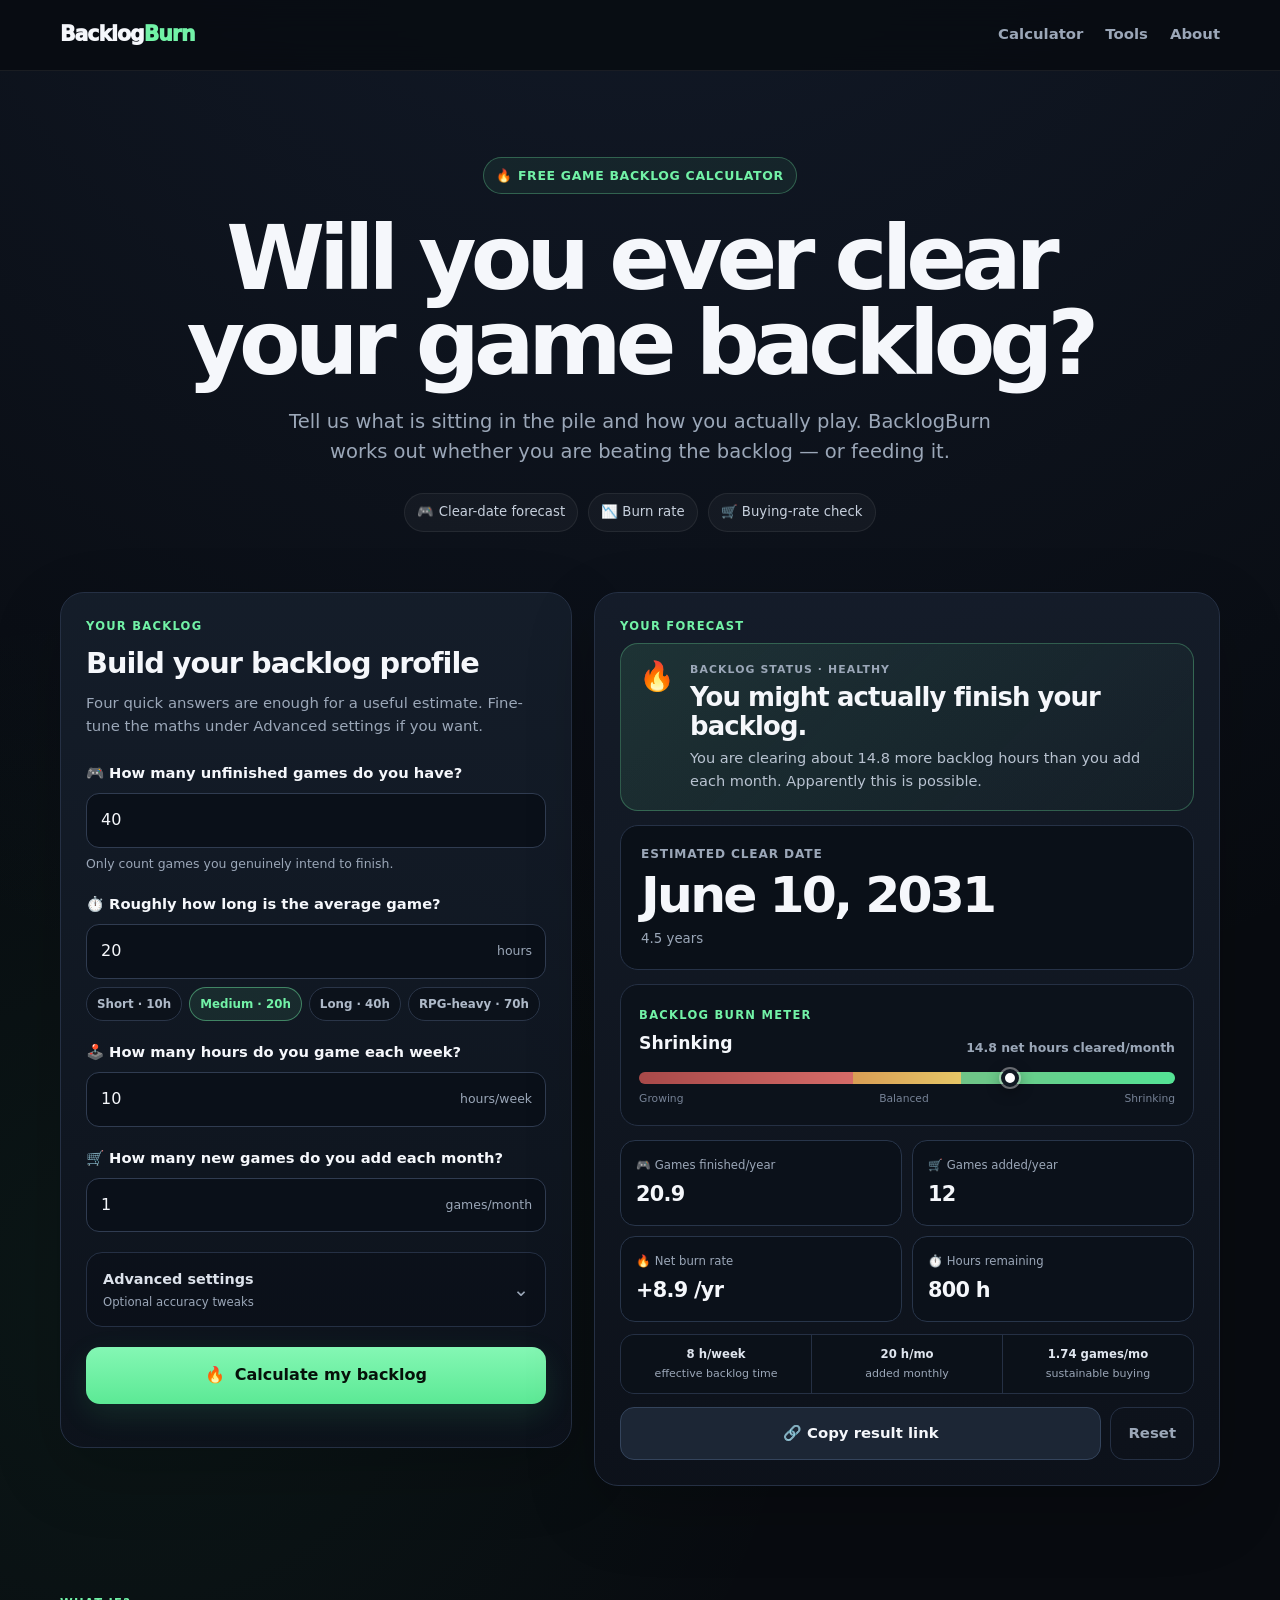
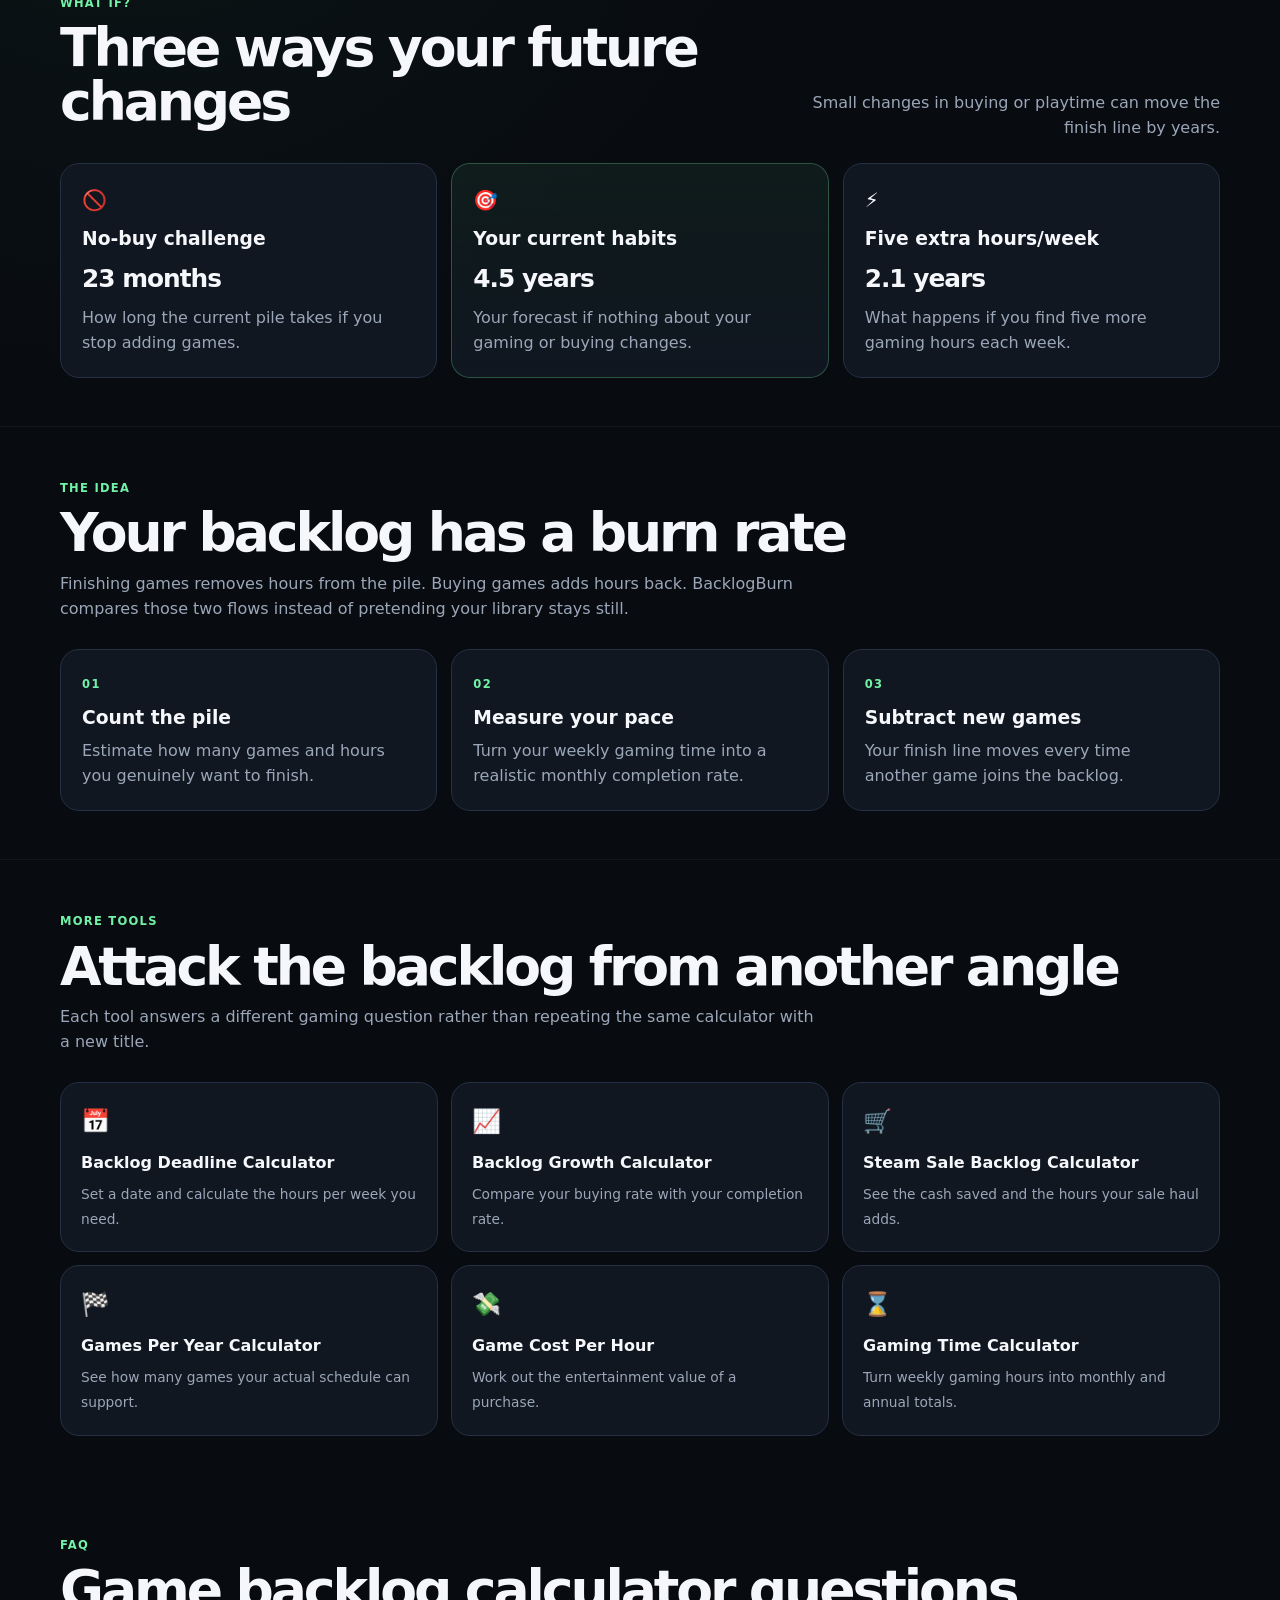
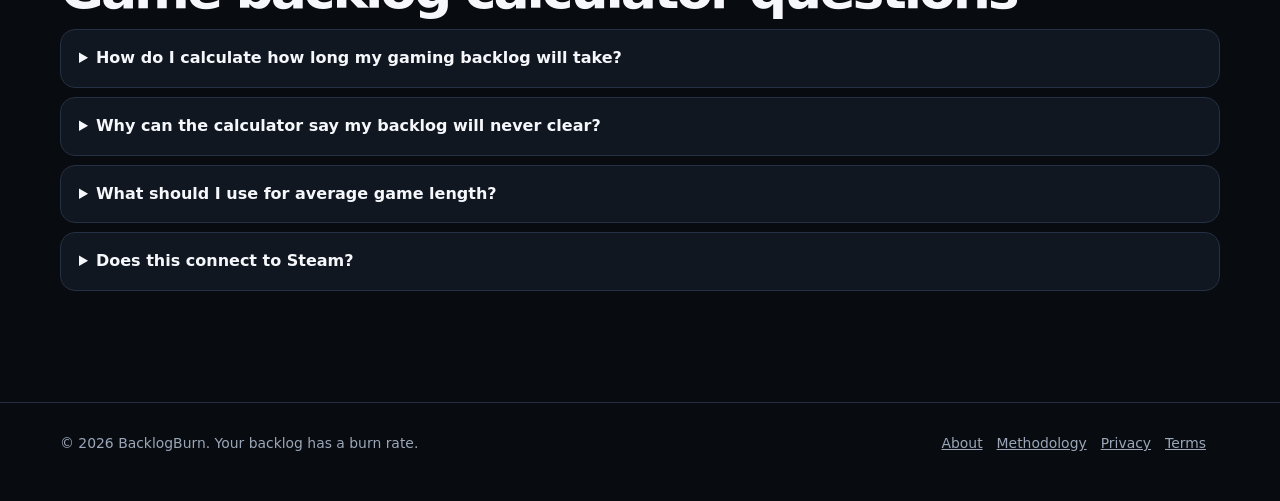
==== commit 27531670: "Link BacklogBurn favicon" ====
--- a/index.html
+++ b/index.html
@@ -6,6 +6,8 @@
 <title>Game Backlog Calculator — Will You Ever Finish It? | BacklogBurn</title>
 <meta name="description" content="Calculate how long your video game backlog will take, whether it is growing or shrinking, how many games you can finish per year, and the buying rate your schedule can sustain.">
 <link rel="canonical" href="https://backlogburn.com/">
+<link rel="icon" href="/favicon.svg" type="image/svg+xml">
+<link rel="shortcut icon" href="/favicon.ico">
 <meta property="og:title" content="Game Backlog Calculator | BacklogBurn">
 <meta property="og:description" content="Find your backlog clear date — or discover why your backlog is mathematically immortal.">
 <meta property="og:type" content="website">
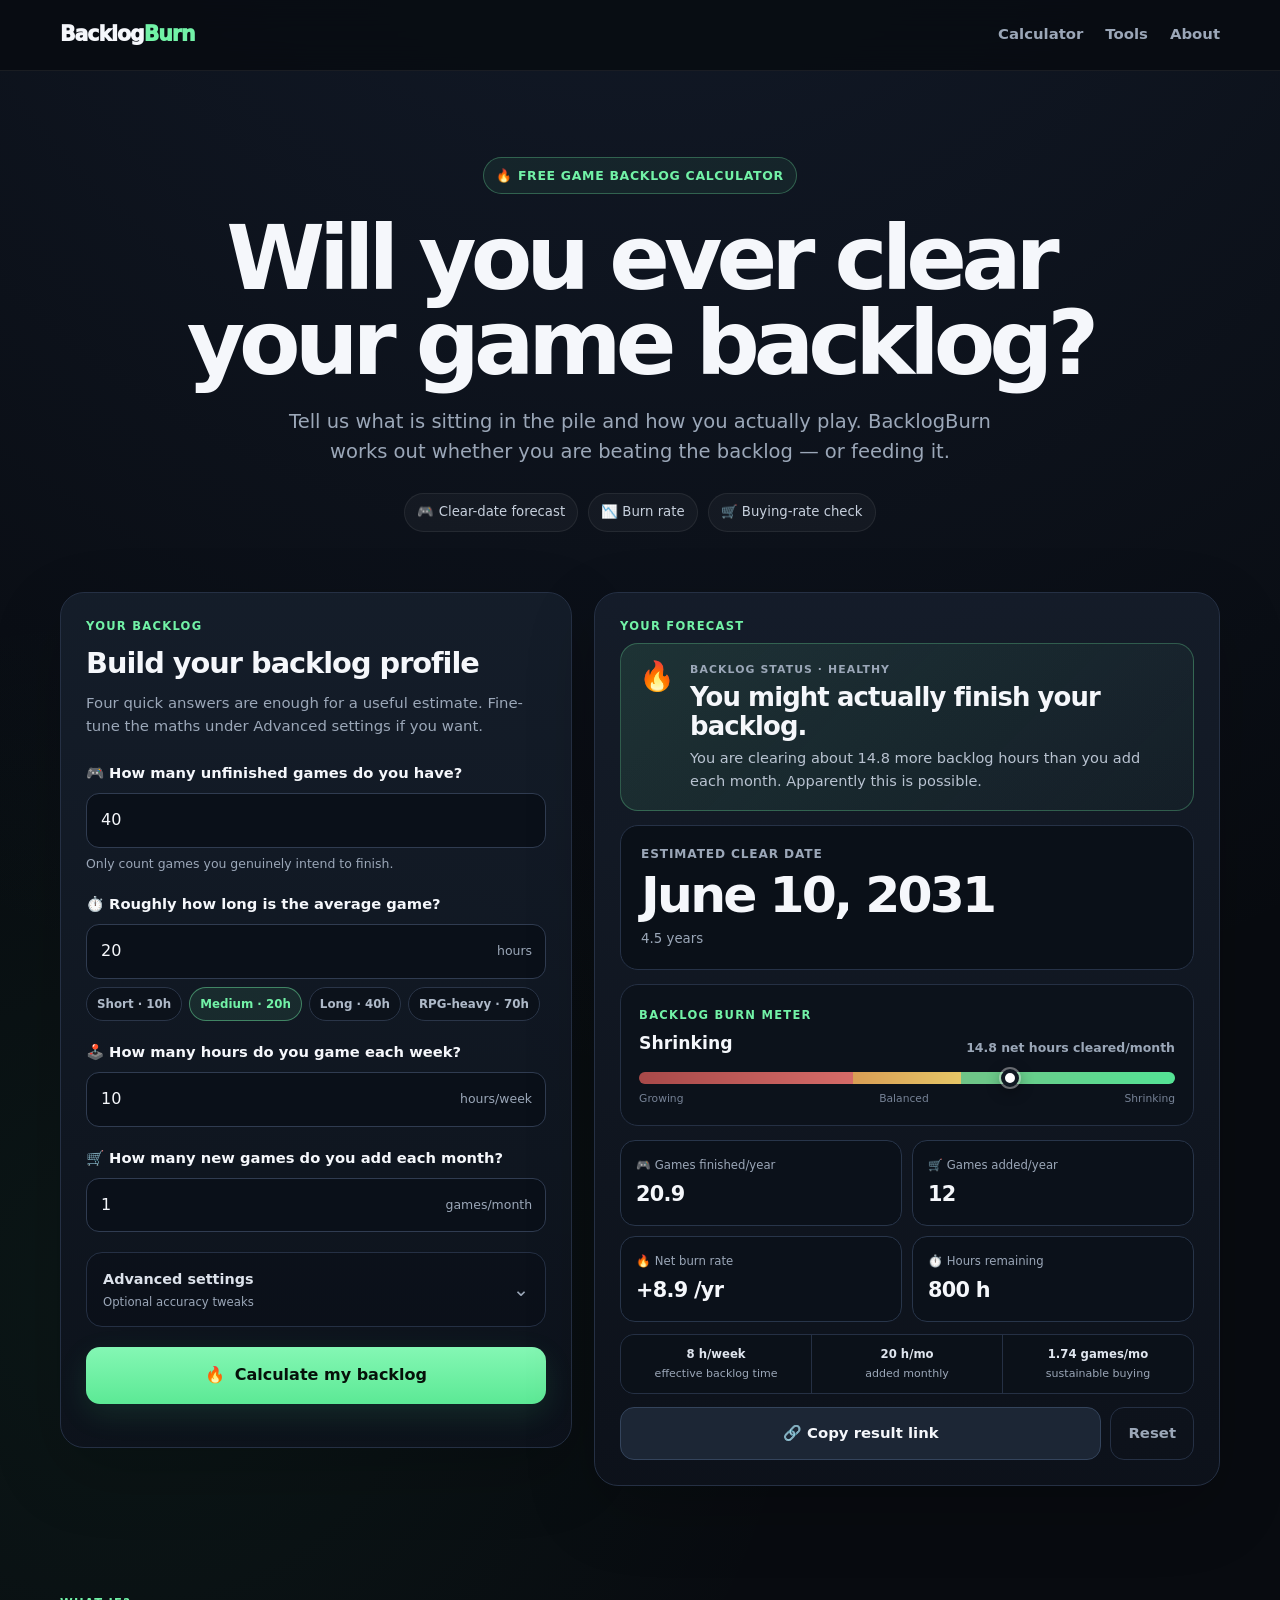
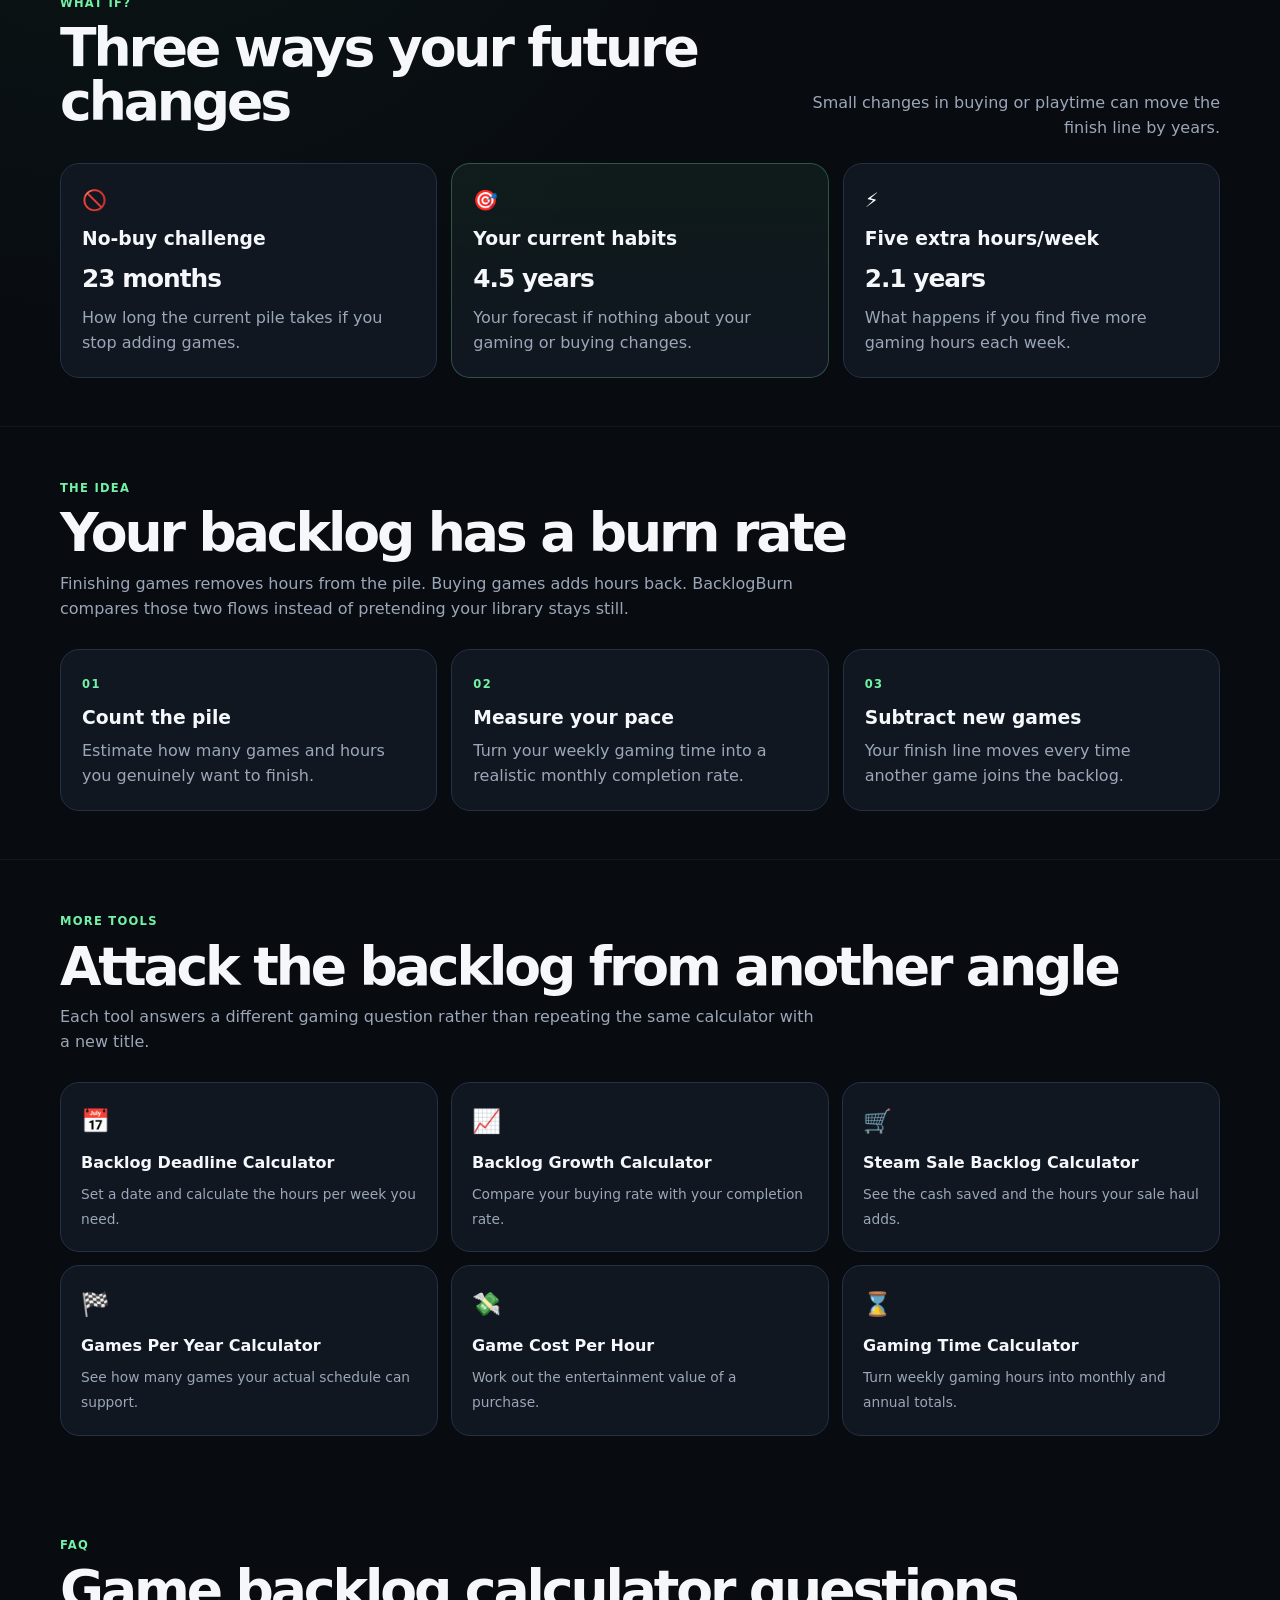
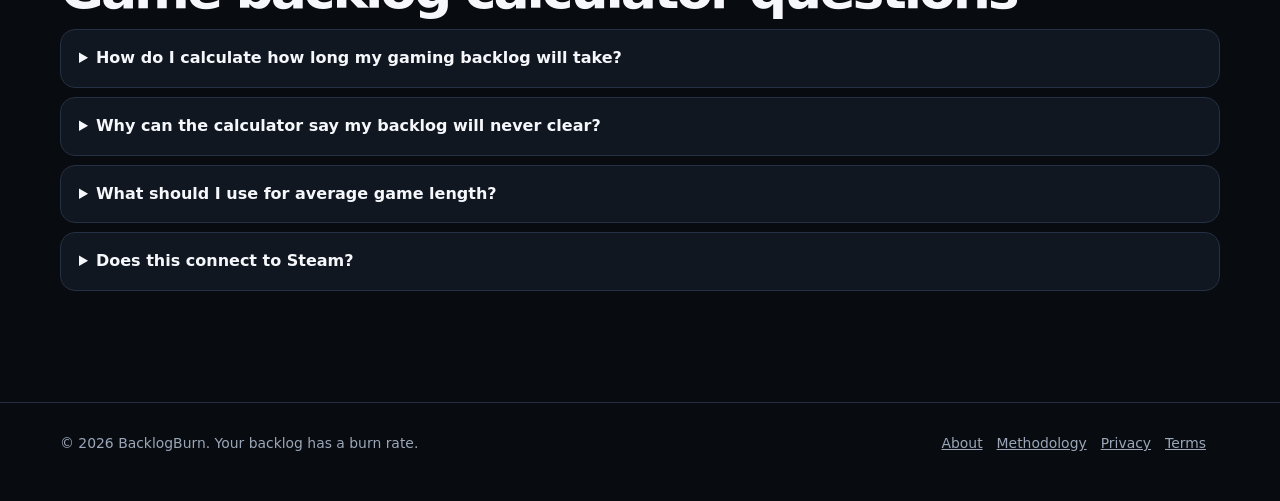
==== commit e52b319a: "Use clean internal URLs on homepage" ====
--- a/index.html
+++ b/index.html
@@ -3,7 +3,7 @@
 <head>
 <meta charset="utf-8">
 <meta name="viewport" content="width=device-width,initial-scale=1">
-<title>Game Backlog Calculator — Will You Ever Finish It? | BacklogBurn</title>
+<title>BacklogBurn — Game Backlog Calculator</title>
 <meta name="description" content="Calculate how long your video game backlog will take, whether it is growing or shrinking, how many games you can finish per year, and the buying rate your schedule can sustain.">
 <link rel="canonical" href="https://backlogburn.com/">
 <link rel="icon" href="/favicon.svg" type="image/svg+xml">
@@ -20,11 +20,11 @@
 <body>
 <nav>
   <div class="wrap nav">
-    <a class="brand" href="index.html" aria-label="BacklogBurn home">Backlog<span>Burn</span></a>
+    <a class="brand" href="/" aria-label="BacklogBurn home">Backlog<span>Burn</span></a>
     <div class="links">
       <a href="#calculator">Calculator</a>
       <a href="#more-tools">Tools</a>
-      <a href="about.html">About</a>
+      <a href="/about">About</a>
     </div>
   </div>
 </nav>
@@ -208,12 +208,12 @@
     <h2 class="section-title">Attack the backlog from another angle</h2>
     <p class="section-sub">Each tool answers a different gaming question rather than repeating the same calculator with a new title.</p>
     <div class="toolnav">
-      <a class="toolcard" href="backlog-deadline.html"><span class="tool-icon">📅</span><b>Backlog Deadline Calculator</b><span>Set a date and calculate the hours per week you need.</span></a>
-      <a class="toolcard" href="backlog-growth.html"><span class="tool-icon">📈</span><b>Backlog Growth Calculator</b><span>Compare your buying rate with your completion rate.</span></a>
-      <a class="toolcard" href="steam-sale-backlog.html"><span class="tool-icon">🛒</span><b>Steam Sale Backlog Calculator</b><span>See the cash saved and the hours your sale haul adds.</span></a>
-      <a class="toolcard" href="games-per-year.html"><span class="tool-icon">🏁</span><b>Games Per Year Calculator</b><span>See how many games your actual schedule can support.</span></a>
-      <a class="toolcard" href="cost-per-hour.html"><span class="tool-icon">💸</span><b>Game Cost Per Hour</b><span>Work out the entertainment value of a purchase.</span></a>
-      <a class="toolcard" href="gaming-time.html"><span class="tool-icon">⌛</span><b>Gaming Time Calculator</b><span>Turn weekly gaming hours into monthly and annual totals.</span></a>
+      <a class="toolcard" href="/backlog-deadline"><span class="tool-icon">📅</span><b>Backlog Deadline Calculator</b><span>Set a date and calculate the hours per week you need.</span></a>
+      <a class="toolcard" href="/backlog-growth"><span class="tool-icon">📈</span><b>Backlog Growth Calculator</b><span>Compare your buying rate with your completion rate.</span></a>
+      <a class="toolcard" href="/steam-sale-backlog"><span class="tool-icon">🛒</span><b>Steam Sale Backlog Calculator</b><span>See the cash saved and the hours your sale haul adds.</span></a>
+      <a class="toolcard" href="/games-per-year"><span class="tool-icon">🏁</span><b>Games Per Year Calculator</b><span>See how many games your actual schedule can support.</span></a>
+      <a class="toolcard" href="/cost-per-hour"><span class="tool-icon">💸</span><b>Game Cost Per Hour</b><span>Work out the entertainment value of a purchase.</span></a>
+      <a class="toolcard" href="/gaming-time"><span class="tool-icon">⌛</span><b>Gaming Time Calculator</b><span>Turn weekly gaming hours into monthly and annual totals.</span></a>
     </div>
   </div>
 </section>
@@ -233,7 +233,7 @@
 <footer>
   <div class="wrap footer">
     <div>© 2026 BacklogBurn. Your backlog has a burn rate.</div>
-    <div><a href="about.html">About</a><a href="methodology.html">Methodology</a><a href="privacy.html">Privacy</a><a href="terms.html">Terms</a></div>
+    <div><a href="/about">About</a><a href="/methodology">Methodology</a><a href="/privacy">Privacy</a><a href="/terms">Terms</a></div>
   </div>
 </footer>
 
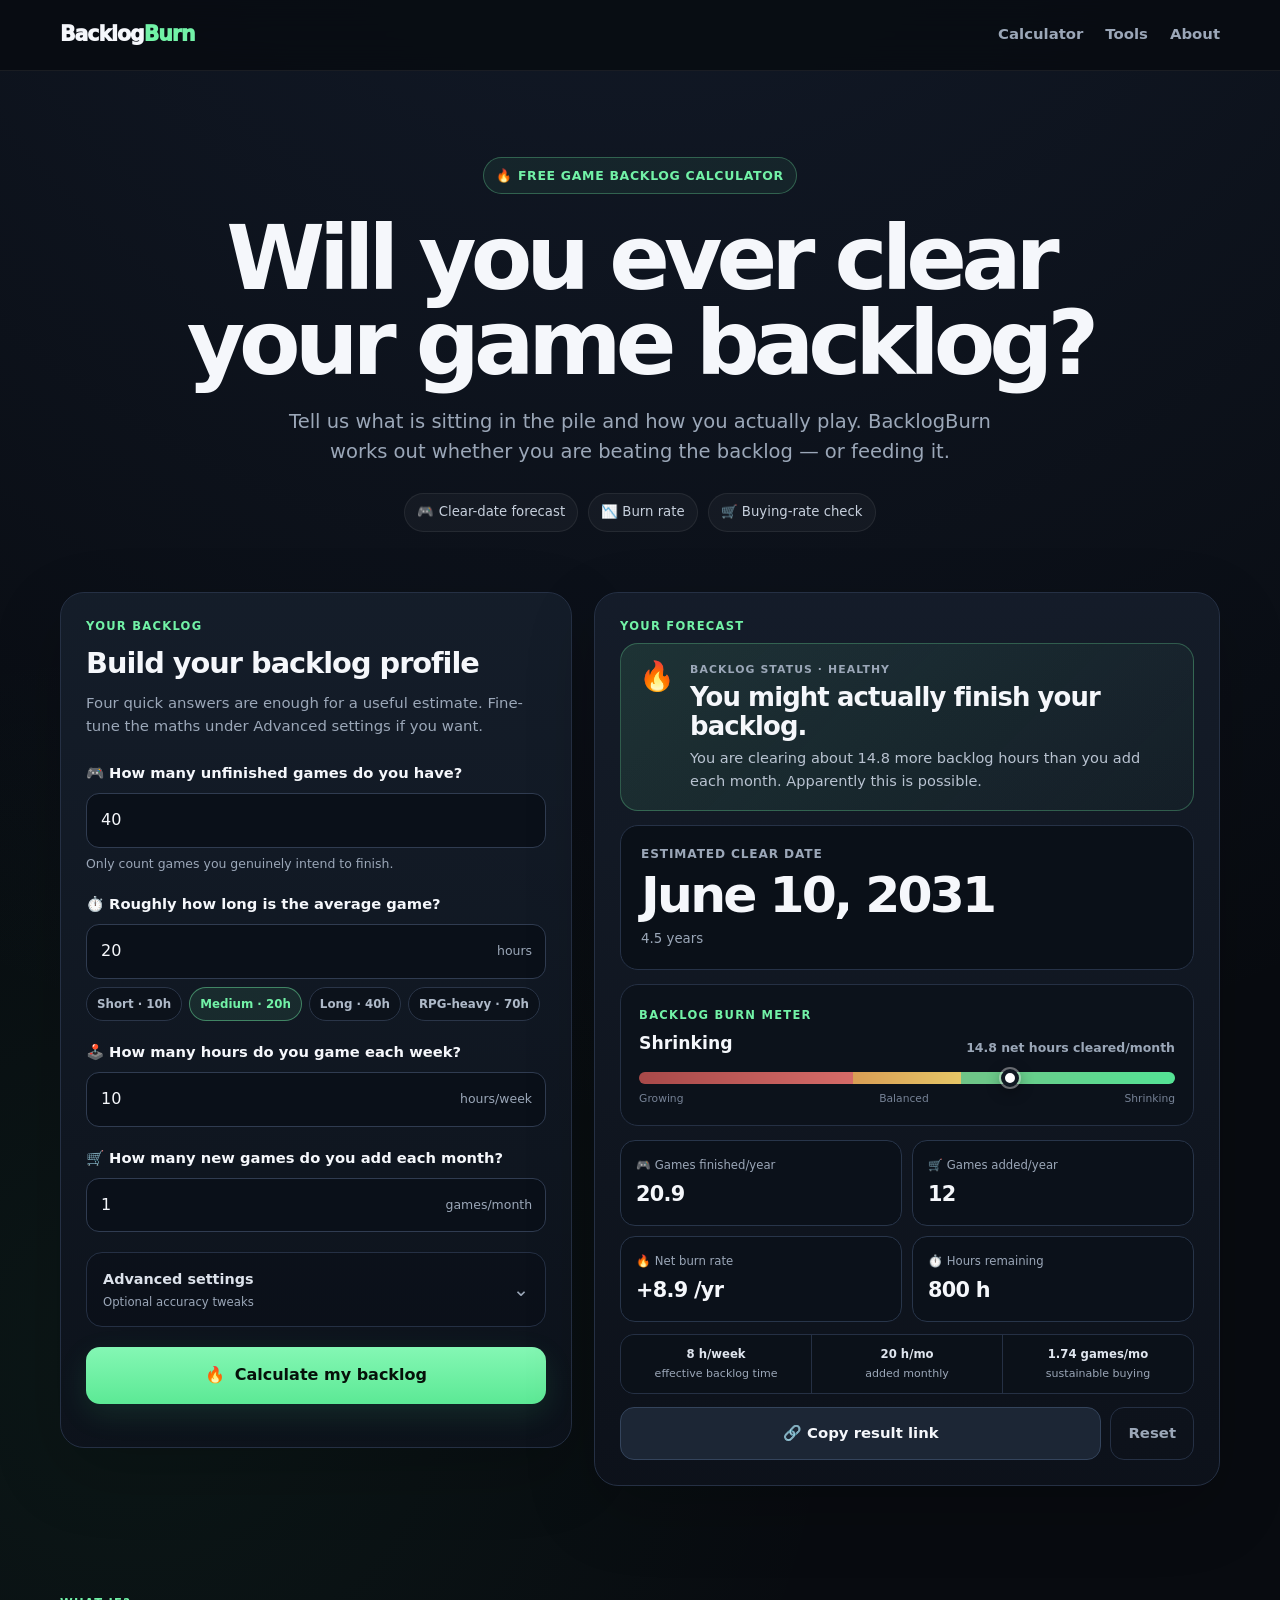
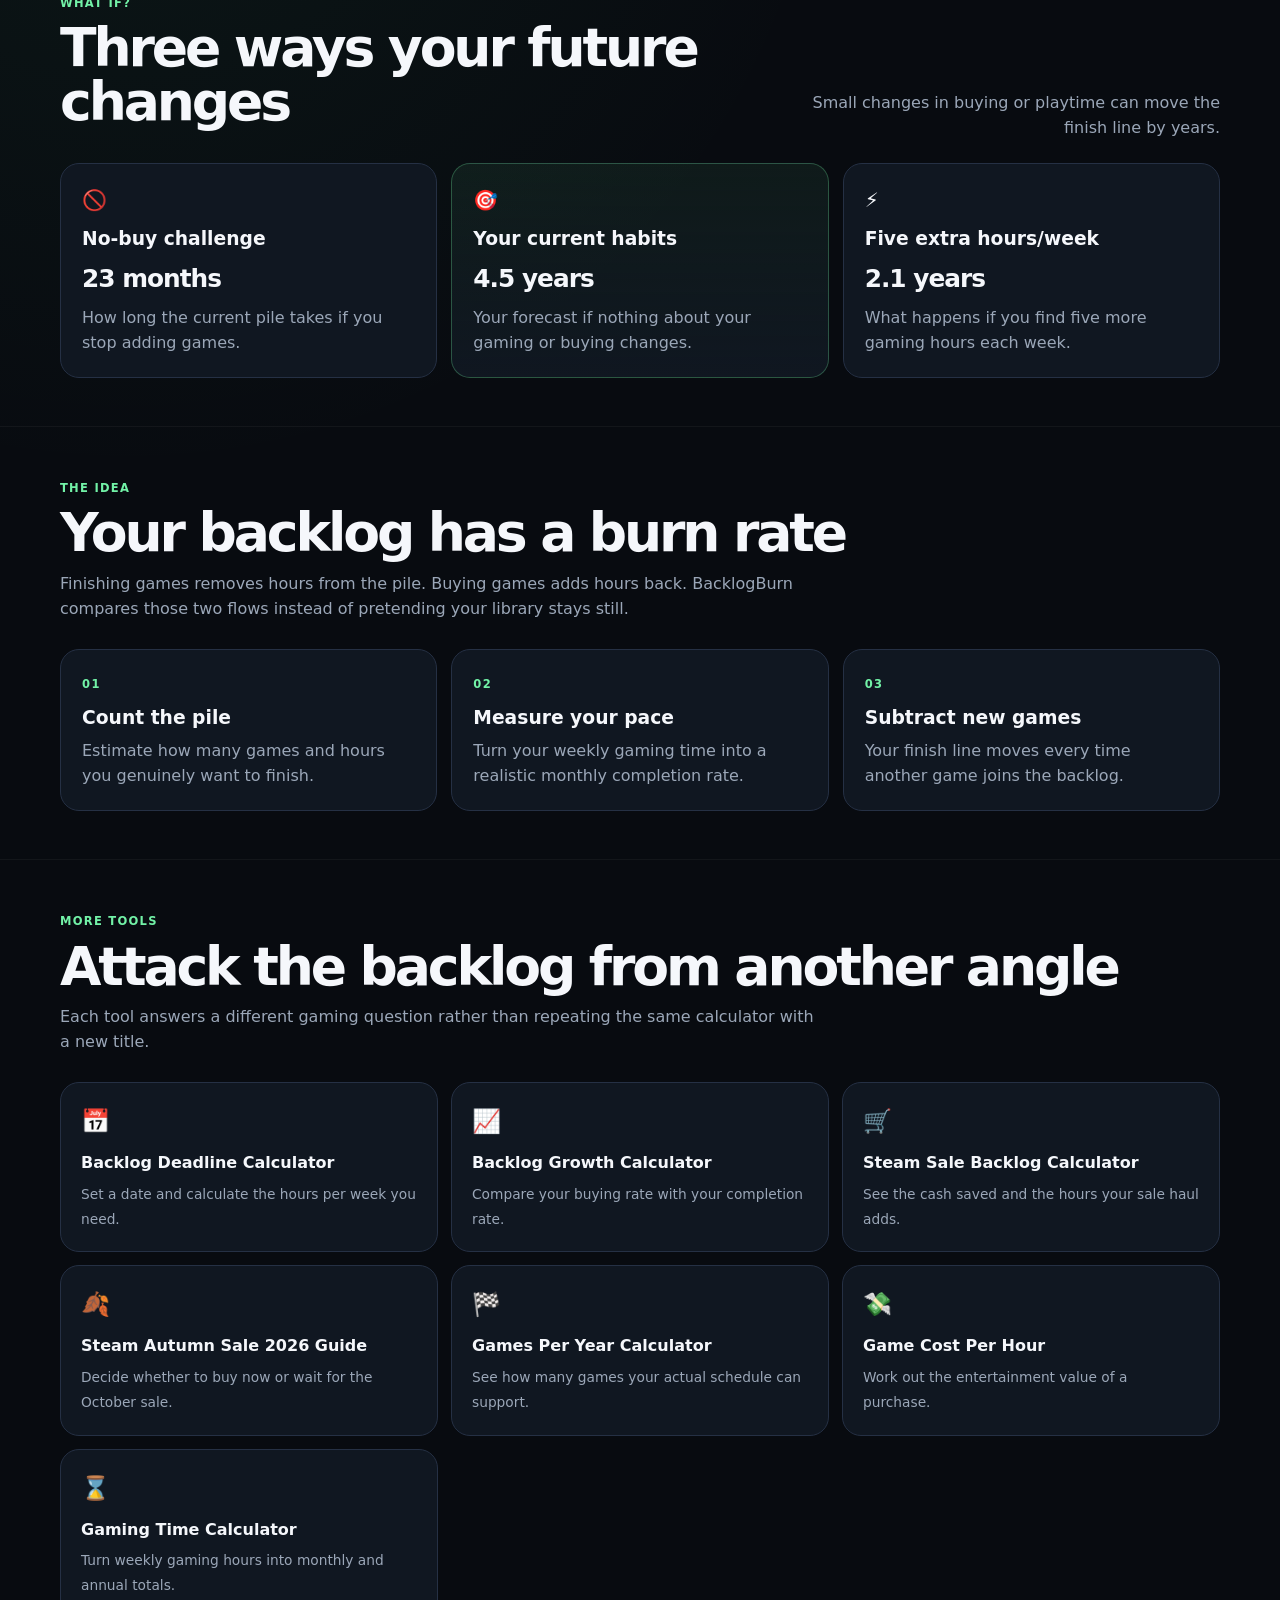
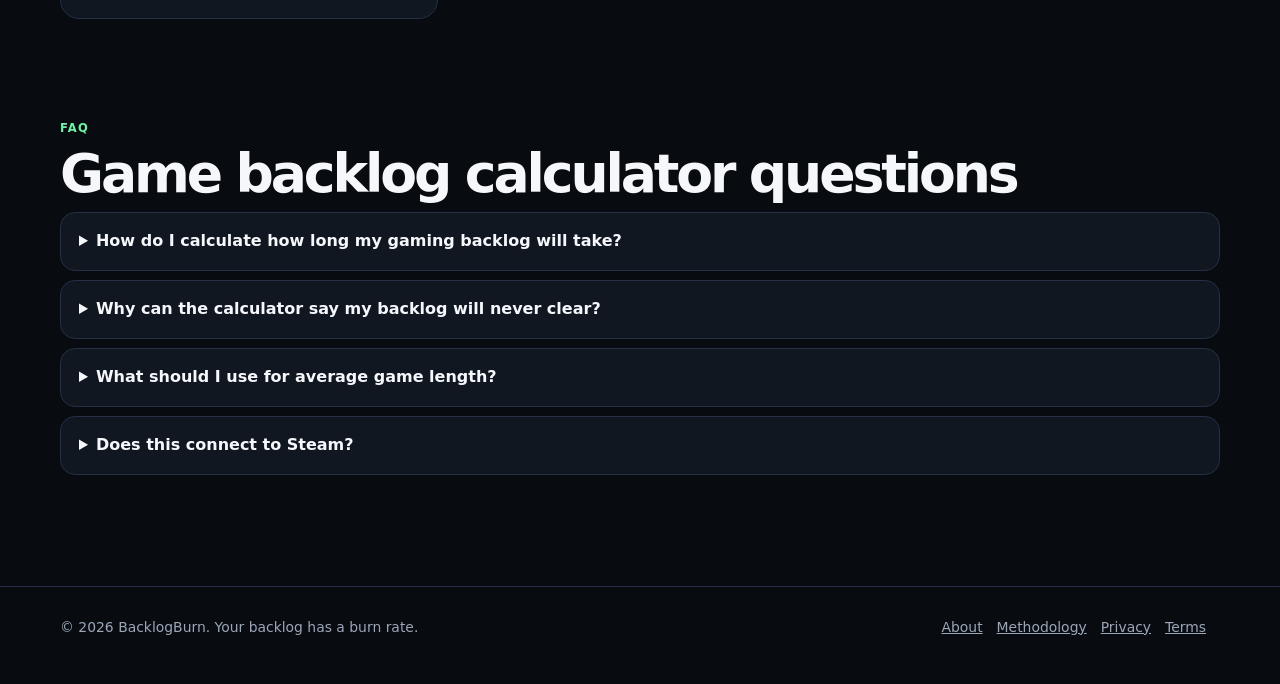
==== commit 18047664: "Link Autumn Sale guide from homepage" ====
--- a/index.html
+++ b/index.html
@@ -211,6 +211,7 @@
       <a class="toolcard" href="/backlog-deadline"><span class="tool-icon">📅</span><b>Backlog Deadline Calculator</b><span>Set a date and calculate the hours per week you need.</span></a>
       <a class="toolcard" href="/backlog-growth"><span class="tool-icon">📈</span><b>Backlog Growth Calculator</b><span>Compare your buying rate with your completion rate.</span></a>
       <a class="toolcard" href="/steam-sale-backlog"><span class="tool-icon">🛒</span><b>Steam Sale Backlog Calculator</b><span>See the cash saved and the hours your sale haul adds.</span></a>
+      <a class="toolcard" href="/steam-autumn-sale-2026"><span class="tool-icon">🍂</span><b>Steam Autumn Sale 2026 Guide</b><span>Decide whether to buy now or wait for the October sale.</span></a>
       <a class="toolcard" href="/games-per-year"><span class="tool-icon">🏁</span><b>Games Per Year Calculator</b><span>See how many games your actual schedule can support.</span></a>
       <a class="toolcard" href="/cost-per-hour"><span class="tool-icon">💸</span><b>Game Cost Per Hour</b><span>Work out the entertainment value of a purchase.</span></a>
       <a class="toolcard" href="/gaming-time"><span class="tool-icon">⌛</span><b>Gaming Time Calculator</b><span>Turn weekly gaming hours into monthly and annual totals.</span></a>
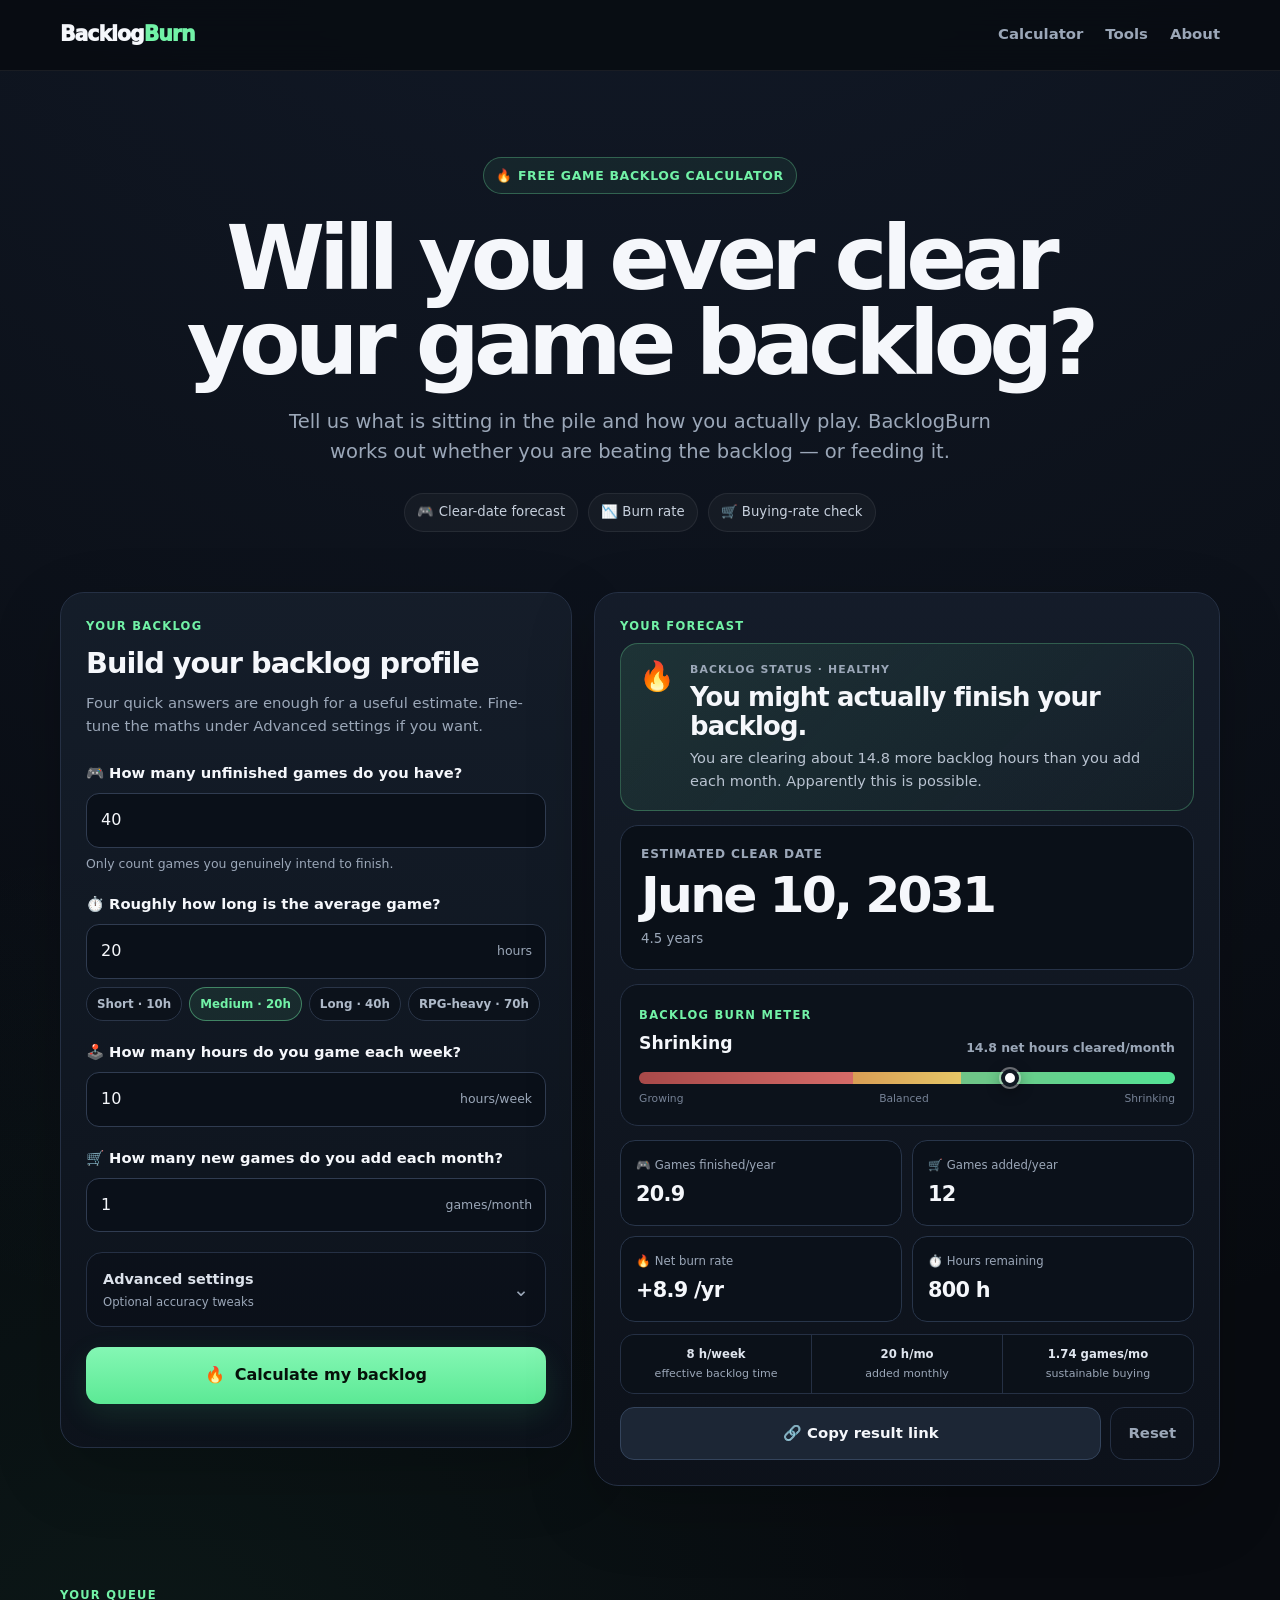
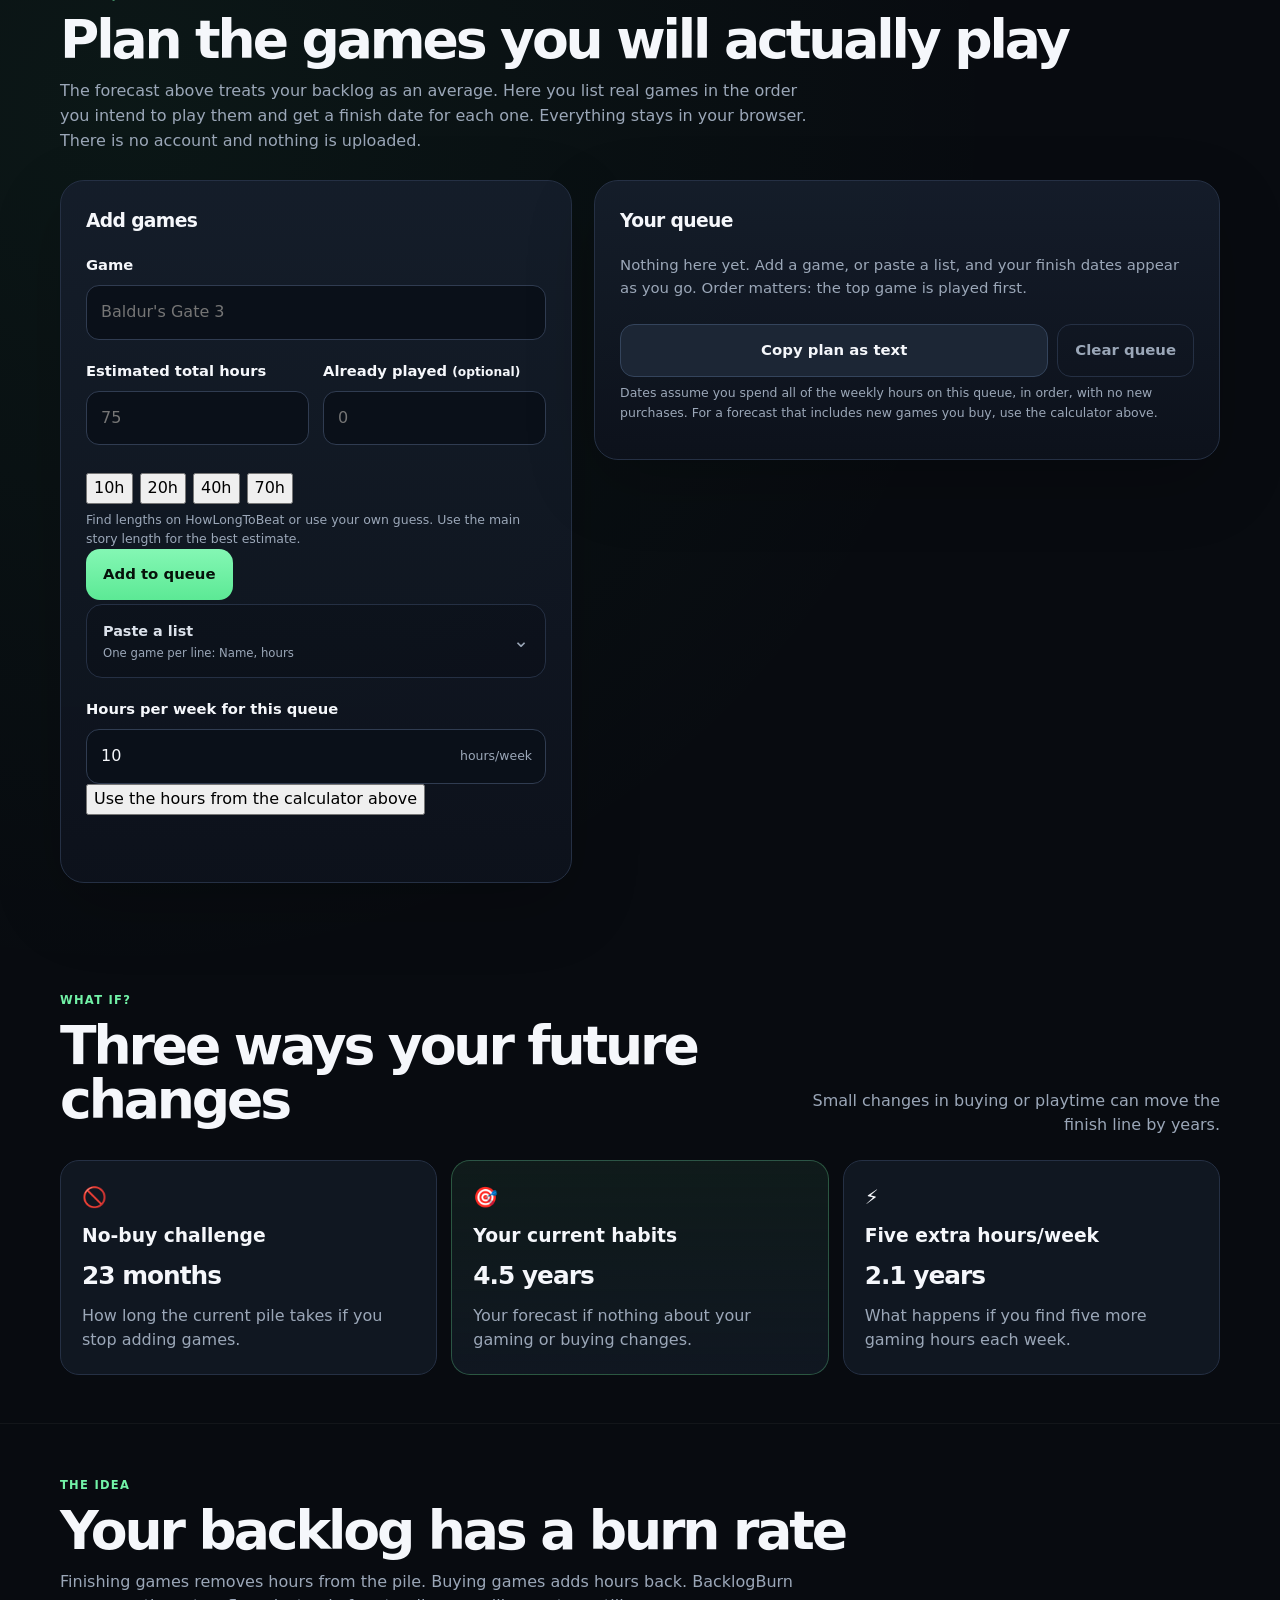
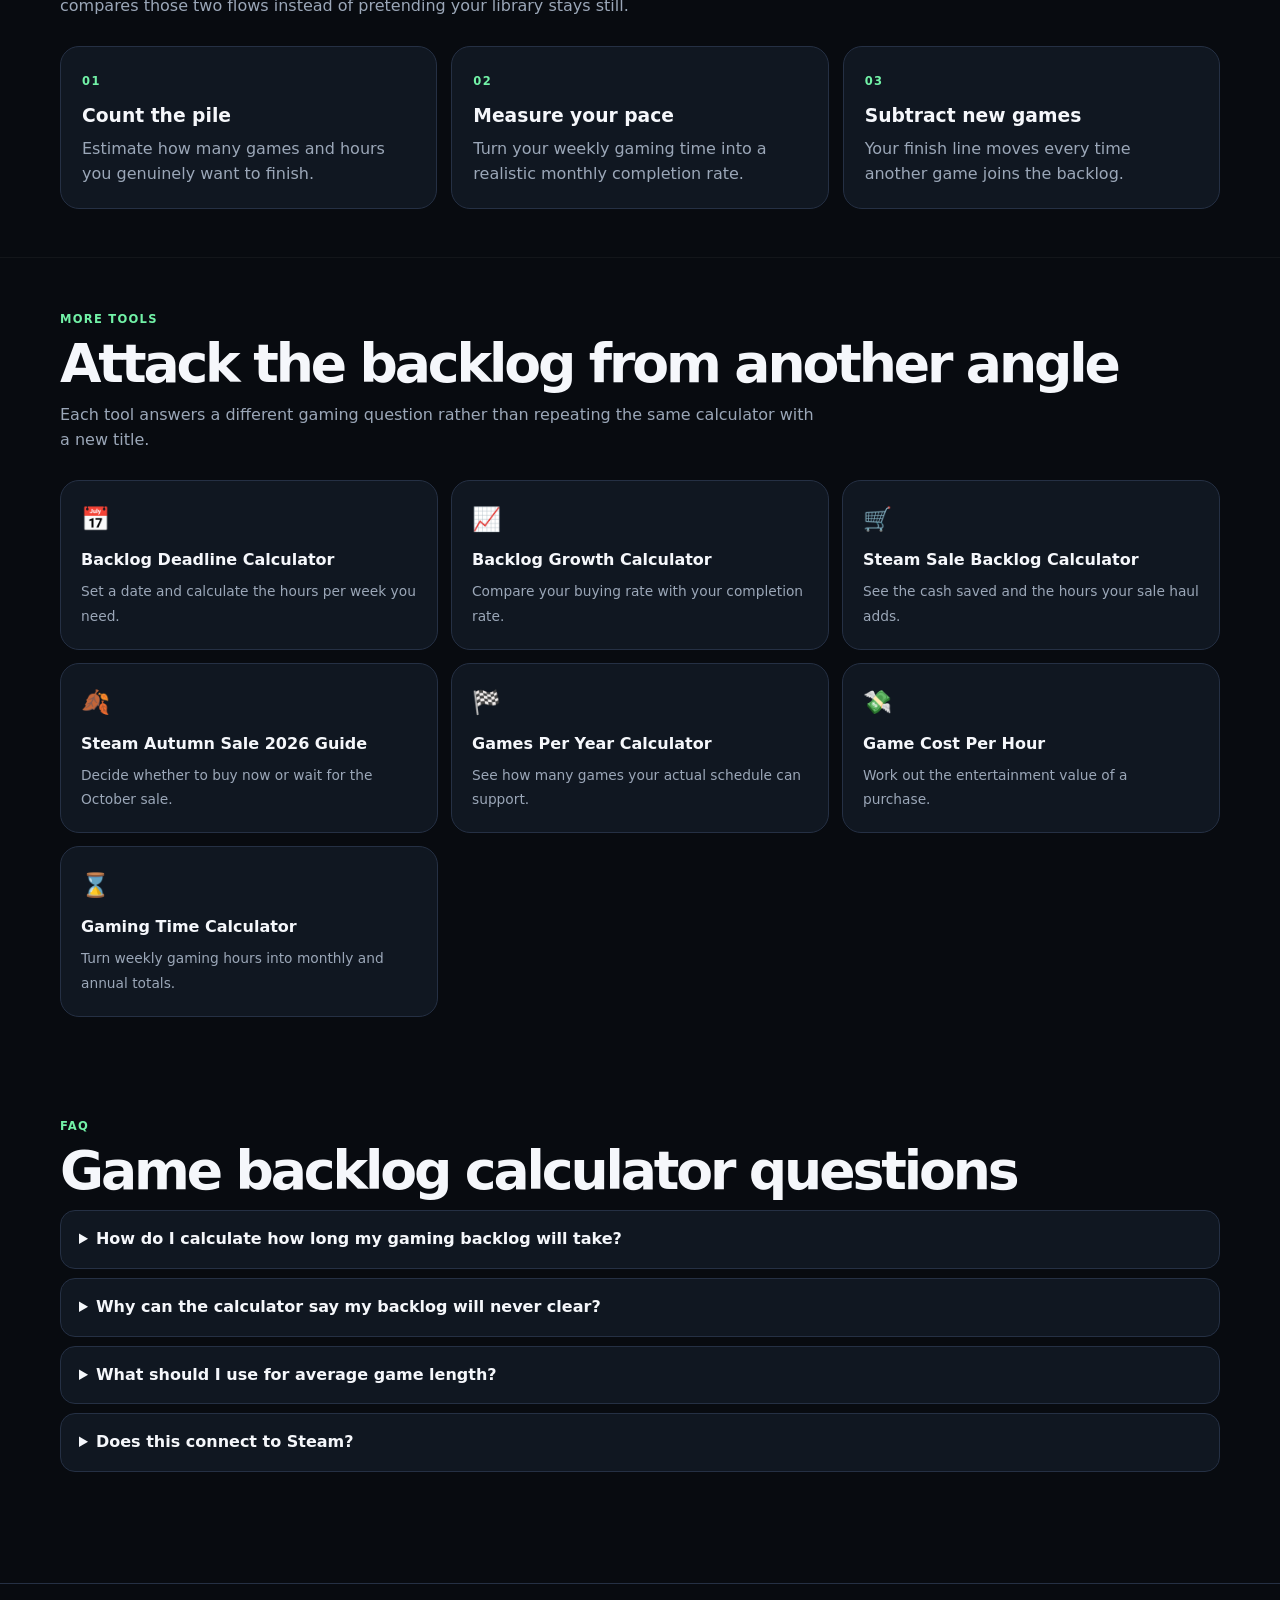
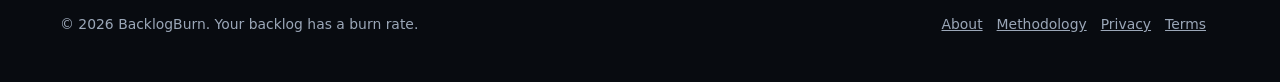
==== commit 9dec867b: "Add backlog planner section to homepage" ====
--- a/index.html
+++ b/index.html
@@ -175,6 +175,50 @@
   </div>
 </section>
 
+<section id="planner" class="planner-section">
+  <div class="wrap">
+    <span class="section-kicker">YOUR QUEUE</span>
+    <h2 class="section-title">Plan the games you will actually play</h2>
+    <p class="section-sub">The forecast above treats your backlog as an average. Here you list real games in the order you intend to play them and get a finish date for each one. Everything stays in your browser. There is no account and nothing is uploaded.</p>
+    <div class="dashboard-grid planner-grid">
+      <div class="card">
+        <h3>Add games</h3>
+        <form id="pl-form" autocomplete="off">
+          <div class="field"><label for="pl-name">Game</label><input id="pl-name" type="text" maxlength="80" placeholder="Baldur's Gate 3"></div>
+          <div class="row">
+            <div class="field"><label for="pl-hours">Estimated total hours</label><input id="pl-hours" type="number" min=".1" max="5000" step=".1" inputmode="decimal" placeholder="75"></div>
+            <div class="field"><label for="pl-played">Already played <small>(optional)</small></label><input id="pl-played" type="number" min="0" step=".1" inputmode="decimal" placeholder="0"></div>
+          </div>
+          <div class="preset-row" aria-label="Quick hour presets"><button class="pl-chip" type="button" data-hours="10">10h</button><button class="pl-chip" type="button" data-hours="20">20h</button><button class="pl-chip" type="button" data-hours="40">40h</button><button class="pl-chip" type="button" data-hours="70">70h</button></div>
+          <span class="help">Find lengths on HowLongToBeat or use your own guess. Use the main story length for the best estimate.</span>
+          <button class="primary pl-add" type="submit">Add to queue</button>
+        </form>
+        <details class="advanced pl-bulk">
+          <summary><span><b>Paste a list</b><small>One game per line: Name, hours</small></span><span class="chevron">&#8964;</span></summary>
+          <div class="advanced-body"><div class="field"><label for="pl-bulk" class="pl-sr">Games to add</label><textarea id="pl-bulk" rows="5" placeholder="Hades, 22&#10;Disco Elysium, 25&#10;Elden Ring 60h"></textarea><span class="help">Hours must follow a comma or dash, or end in "h", so titles like "Portal 2" are never misread.</span></div><button id="pl-bulk-btn" class="secondary" type="button">Add pasted games</button></div>
+        </details>
+        <div class="field"><label for="pl-weekly">Hours per week for this queue</label>
+          <div class="input-suffix"><input id="pl-weekly" type="number" min="0" max="168" step=".1" inputmode="decimal" value="10"><span>hours/week</span></div>
+          <button id="pl-use-calc" class="pl-link" type="button">Use the hours from the calculator above</button></div>
+        <p id="pl-msg" class="dirty-note pl-msg" role="status" aria-live="polite"></p>
+        <p id="pl-save-note" class="help"></p>
+      </div>
+      <div class="card" aria-live="polite">
+        <h3>Your queue</h3>
+        <p id="pl-empty" class="card-intro">Nothing here yet. Add a game, or paste a list, and your finish dates appear as you go. Order matters: the top game is played first.</p>
+        <ol id="pl-list" class="pl-list"></ol>
+        <div id="pl-results" hidden>
+          <div class="clear-date-card"><span>Whole queue cleared by</span><strong id="pl-total-date">&mdash;</strong><small><span id="pl-total-h"></span> left. <span id="pl-total-span"></span></small></div>
+          <h4 class="pl-h4">What if you played more?</h4>
+          <div class="pl-scroll"><table class="pl-table"><thead><tr><th scope="col">Weekly time</th><th scope="col">Queue cleared</th><th scope="col">Saved</th></tr></thead><tbody id="pl-whatif"></tbody></table></div>
+        </div>
+        <div class="sharebox"><button id="pl-copy" class="secondary" type="button">Copy plan as text</button><button id="pl-clear" class="ghost" type="button">Clear queue</button></div>
+        <p class="help">Dates assume you spend all of the weekly hours on this queue, in order, with no new purchases. For a forecast that includes new games you buy, use the calculator above.</p>
+      </div>
+    </div>
+  </div>
+</section>
+
 <section class="scenario-section">
   <div class="wrap">
     <div class="section-heading-row">
@@ -239,5 +283,6 @@
 </footer>
 
 <script src="assets/app.js"></script>
+<script src="assets/planner.js"></script>
 </body>
 </html>
